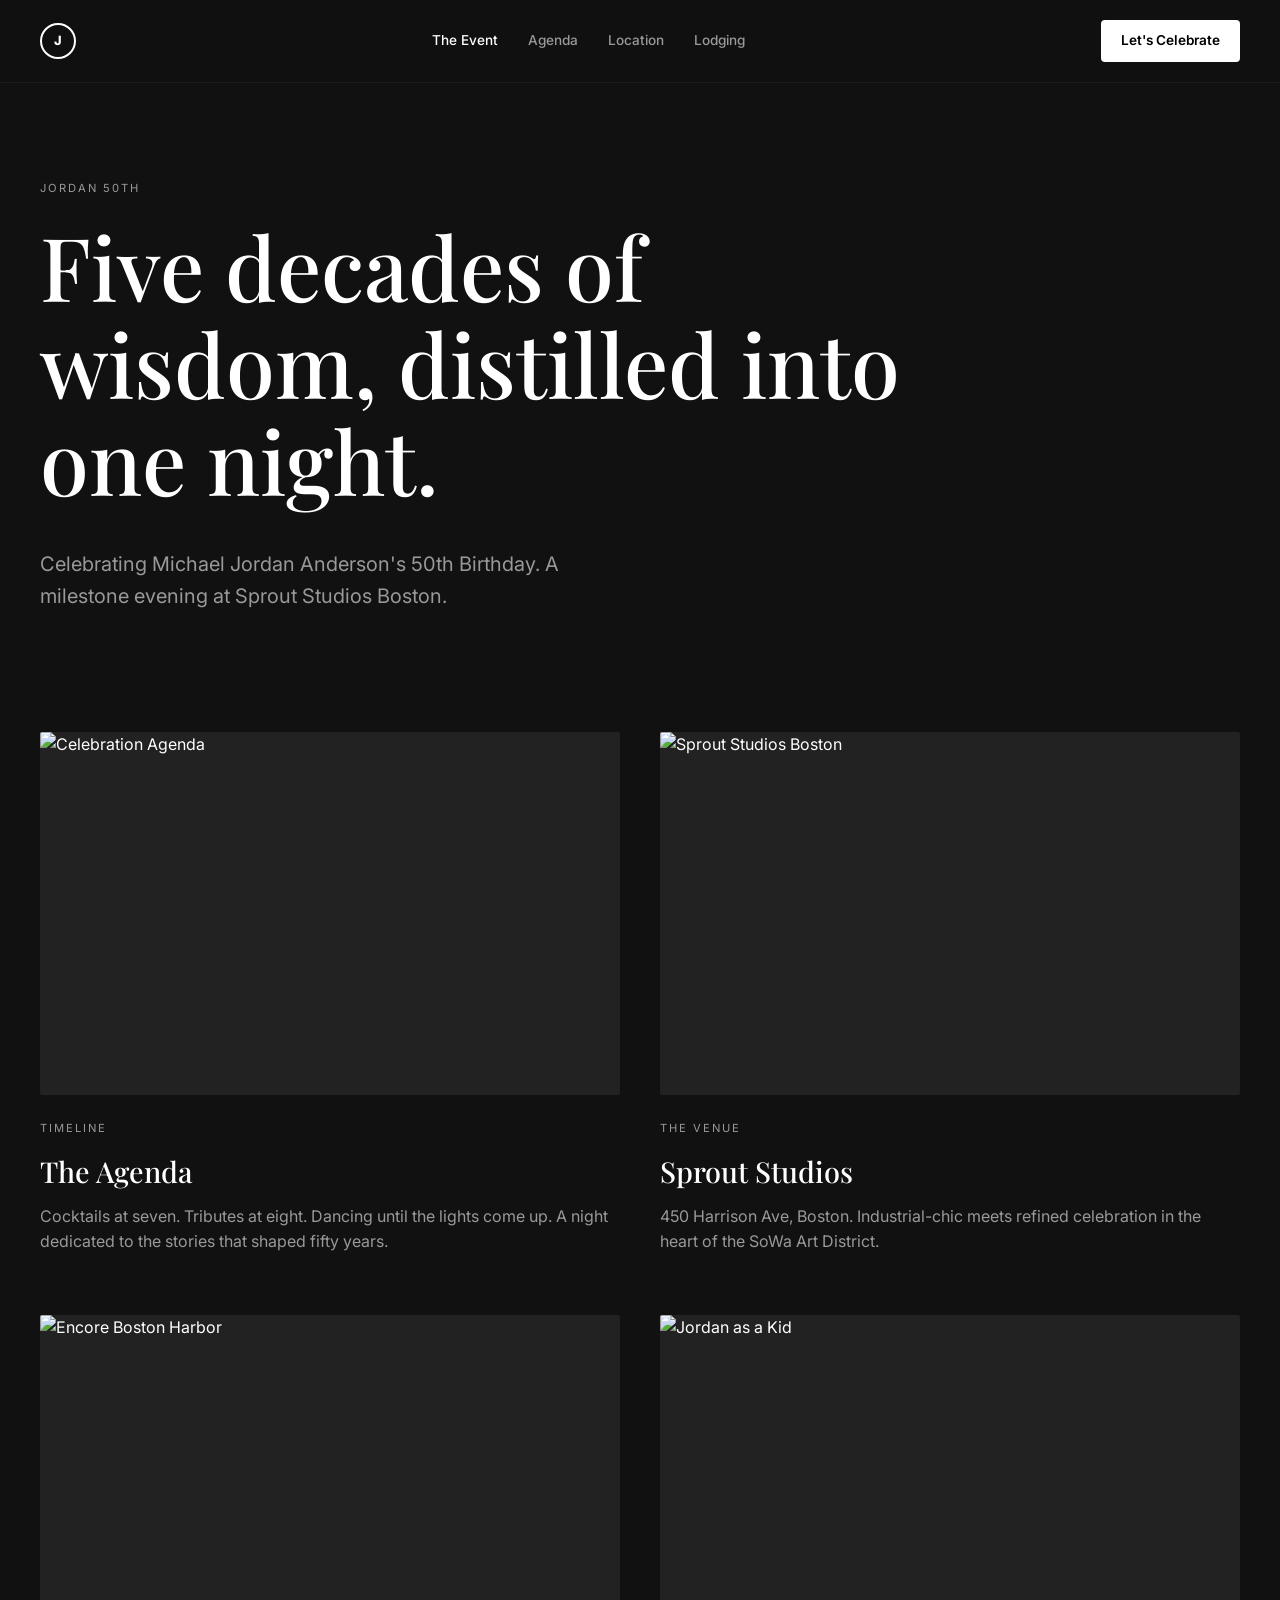
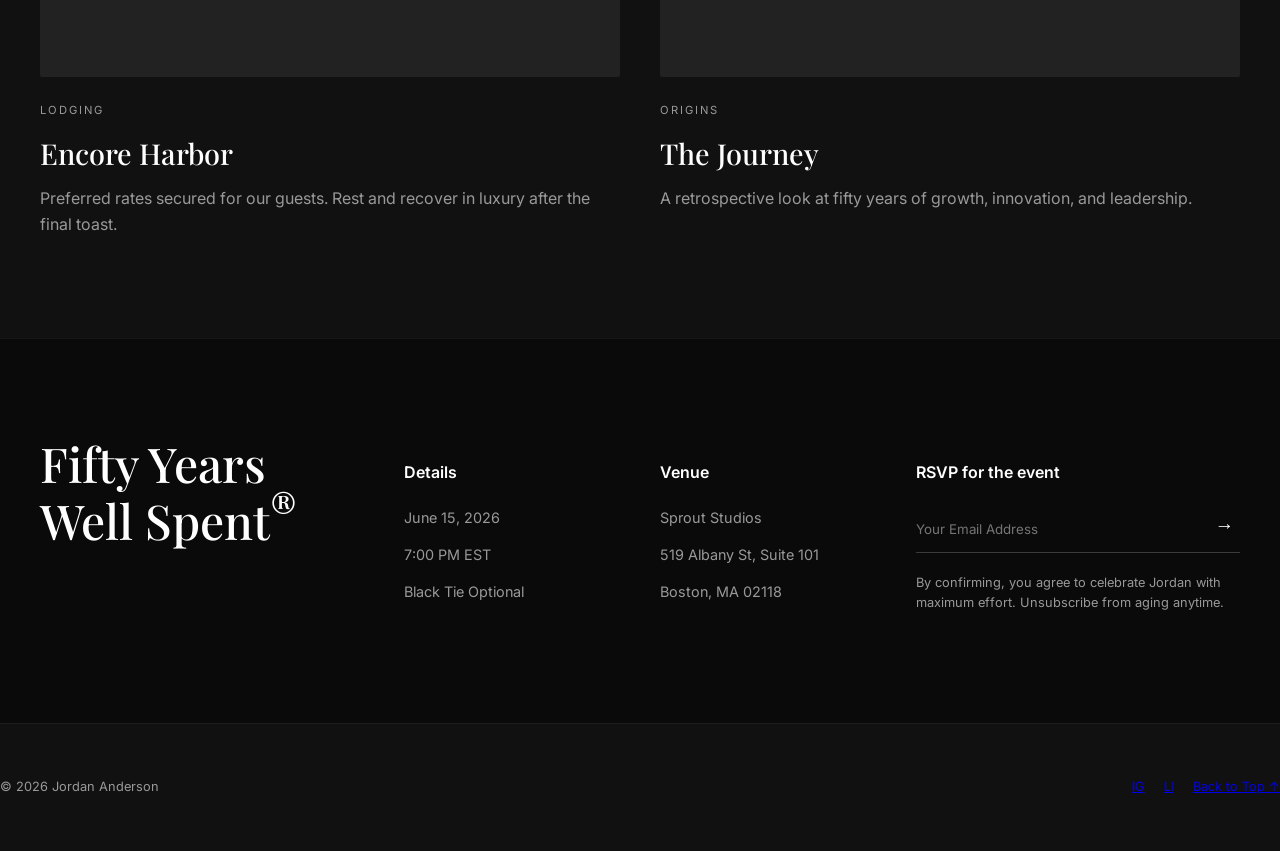
==== index.html @ 59752fce "Redesign: Match Sprout Studios (sprout.cc) aesthetic" ====
<!DOCTYPE html>
<html lang="en">
<head>
  <meta charset="UTF-8">
  <meta name="viewport" content="width=device-width, initial-scale=1.0">
  <title>Jordan's 50th | Sprout Studios Boston</title>
  <link rel="stylesheet" href="style.css">
  <link href="https://fonts.googleapis.com/css2?family=Playfair+Display:wght@400;700&family=Inter:wght@300;400;500;600&display=swap" rel="stylesheet">
</head>
<body>

  <!-- Navigation -->
  <nav class="navbar">
    <div class="nav-content">
      <div class="logo-circle">J</div>
      <div class="nav-links">
        <a href="index.html" class="active">The Event</a>
        <a href="#agenda">Agenda</a>
        <a href="#location">Location</a>
        <a href="#lodging">Lodging</a>
      </div>
      <a href="#rsvp" class="btn-cta">Let's Celebrate</a>
    </div>
  </nav>

  <main class="container">
    
    <!-- Hero Section -->
    <header class="hero">
      <span class="section-label">JORDAN 50th</span>
      <h1>Five decades of wisdom, distilled into one night.</h1>
      <p>Celebrating Michael Jordan Anderson's 50th Birthday. A milestone evening at Sprout Studios Boston.</p>
    </header>

    <!-- Content Grid (Sprout "Work" Style) -->
    <div class="work-grid">
      
      <!-- Agenda -->
      <article id="agenda" class="work-item">
        <div class="work-img">
          <img src="https://images.unsplash.com/photo-1533174072545-7a4b6ad7a6c3?q=80&w=2070" alt="Celebration Agenda">
        </div>
        <div class="work-meta">
          <span class="work-category">TIMELINE</span>
        </div>
        <h3>The Agenda</h3>
        <p>Cocktails at seven. Tributes at eight. Dancing until the lights come up. A night dedicated to the stories that shaped fifty years.</p>
      </article>

      <!-- Location -->
      <article id="location" class="work-item">
        <div class="work-img">
          <img src="https://images.unsplash.com/photo-1526778548025-fa2f459cd5c1?q=80&w=2066" alt="Sprout Studios Boston">
        </div>
        <div class="work-meta">
          <span class="work-category">THE VENUE</span>
        </div>
        <h3>Sprout Studios</h3>
        <p>450 Harrison Ave, Boston. Industrial-chic meets refined celebration in the heart of the SoWa Art District.</p>
      </article>

      <!-- Lodging -->
      <article id="lodging" class="work-item">
        <div class="work-img">
          <img src="https://images.unsplash.com/photo-1566073771259-6a8506099945?q=80&w=2070" alt="Encore Boston Harbor">
        </div>
        <div class="work-meta">
          <span class="work-category">LODGING</span>
        </div>
        <h3>Encore Harbor</h3>
        <p>Preferred rates secured for our guests. Rest and recover in luxury after the final toast.</p>
      </article>

      <!-- Kid Photo placeholder -->
      <article class="work-item">
        <div class="work-img">
          <img src="https://images.unsplash.com/photo-1502086223501-7ea6ecd79368?q=80&w=2038" alt="Jordan as a Kid">
        </div>
        <div class="work-meta">
          <span class="work-category">ORIGINS</span>
        </div>
        <h3>The Journey</h3>
        <p>A retrospective look at fifty years of growth, innovation, and leadership.</p>
      </article>

    </div>

  </main>

  <!-- Footer / RSVP Section (Sprout Style) -->
  <footer class="footer-top">
    <div class="container">
      <div class="footer-grid">
        
        <div class="footer-col">
          <h2 class="wicked serif">Fifty Years<br>Well Spent<sup>®</sup></h2>
        </div>

        <div class="footer-col">
          <h4>Details</h4>
          <p>June 15, 2026</p>
          <p>7:00 PM EST</p>
          <p>Black Tie Optional</p>
        </div>

        <div class="footer-col">
          <h4>Venue</h4>
          <p>Sprout Studios</p>
          <p>519 Albany St, Suite 101</p>
          <p>Boston, MA 02118</p>
        </div>

        <div id="rsvp" class="footer-col">
          <h4>RSVP for the event</h4>
          <div class="newsletter-box">
            <input type="email" placeholder="Your Email Address">
            <button>→</button>
          </div>
          <p style="margin-top:20px; font-size: 0.8rem;">By confirming, you agree to celebrate Jordan with maximum effort. Unsubscribe from aging anytime.</p>
        </div>

      </div>
    </div>
  </footer>

  <div class="footer-bottom container">
    <p>© 2026 Jordan Anderson</p>
    <div class="social-links">
      <a href="#" style="margin-right:15px">IG</a>
      <a href="#" style="margin-right:15px">LI</a>
      <a href="#">Back to Top ↑</a>
    </div>
  </div>

  <script src="main.js"></script>
</body>
</html>
---- style.css ----
:root {
  --bg: #111111;
  --bg-offset: #1a1a1a;
  --text-main: #ffffff;
  --text-dim: #999999;
  --accent: #ffffff;
  --font-serif: 'Playfair Display', serif;
  --font-sans: 'Inter', sans-serif;
}

body {
  margin: 0;
  padding: 0;
  background-color: var(--bg);
  color: var(--text-main);
  font-family: var(--font-sans);
  line-height: 1.6;
  -webkit-font-smoothing: antialiased;
}

h1, h2, h3, .serif {
  font-family: var(--font-serif);
  font-weight: 500;
  margin: 0;
}

.container {
  max-width: 1300px;
  margin: 0 auto;
  padding: 0 40px;
}

/* NAVBAR */
.navbar {
  position: fixed;
  top: 0;
  width: 100%;
  background: rgba(17, 17, 17, 0.8);
  backdrop-filter: blur(20px);
  z-index: 1000;
  border-bottom: 1px solid rgba(255, 255, 255, 0.05);
}

.nav-content {
  display: flex;
  justify-content: space-between;
  align-items: center;
  padding: 20px 40px;
}

.logo-circle {
  width: 32px;
  height: 32px;
  border: 2px solid var(--text-main);
  border-radius: 50%;
  display: flex;
  align-items: center;
  justify-content: center;
  font-weight: 800;
  font-size: 0.8rem;
}

.nav-links {
  display: flex;
  gap: 30px;
}

.nav-links a {
  color: var(--text-dim);
  text-decoration: none;
  font-size: 0.85rem;
  font-weight: 500;
  transition: color 0.3s;
}

.nav-links a:hover, .nav-links a.active {
  color: var(--text-main);
}

.btn-cta {
  background: var(--white, #fff);
  color: #000;
  padding: 10px 20px;
  border-radius: 4px;
  font-weight: 600;
  font-size: 0.85rem;
  text-decoration: none;
  transition: opacity 0.3s;
}

.btn-cta:hover {
  opacity: 0.9;
}

/* HERO SECTION */
.hero {
  padding: 180px 0 100px 0;
}

.section-label {
  font-size: 0.7rem;
  text-transform: uppercase;
  letter-spacing: 2px;
  color: var(--text-dim);
  margin-bottom: 20px;
  display: block;
}

.hero h1 {
  font-size: 5.5rem;
  line-height: 1.1;
  max-width: 900px;
  margin-bottom: 40px;
}

.hero p {
  font-size: 1.25rem;
  color: var(--text-dim);
  max-width: 600px;
}

/* MASONRY GRID */
.work-grid {
  display: grid;
  grid-template-columns: 1fr 1fr;
  gap: 60px 40px;
  padding-bottom: 100px;
}

.work-item {
  display: flex;
  flex-direction: column;
}

.work-img {
  width: 100%;
  aspect-ratio: 16 / 10;
  background: #222;
  margin-bottom: 25px;
  overflow: hidden;
  border-radius: 2px;
}

.work-img img {
  width: 100%;
  height: 100%;
  object-fit: cover;
  transition: transform 0.8s cubic-bezier(0.2, 0.8, 0.2, 1);
}

.work-item:hover .work-img img {
  transform: scale(1.05);
}

.work-meta {
  display: flex;
  justify-content: space-between;
  margin-bottom: 10px;
}

.work-category {
  font-size: 0.7rem;
  text-transform: uppercase;
  letter-spacing: 2px;
  color: var(--text-dim);
}

.work-item h3 {
  font-size: 1.8rem;
  margin-bottom: 10px;
}

.work-item p {
  color: var(--text-dim);
  font-size: 1rem;
  margin: 0;
}

/* FOOTER / RSVP */
.footer-top {
  padding: 100px 0;
  border-top: 1px solid rgba(255, 255, 255, 0.05);
  background: #0a0a0a;
}

.footer-grid {
  display: grid;
  grid-template-columns: 1.5fr 1fr 1fr 1.5fr;
  gap: 40px;
}

.wicked {
  font-size: 3rem;
  line-height: 1;
}

.footer-col h4 {
  font-size: 1rem;
  margin-bottom: 20px;
  font-weight: 600;
}

.footer-col p {
  color: var(--text-dim);
  font-size: 0.9rem;
  margin-bottom: 10px;
}

.footer-col a {
  display: block;
  color: var(--text-dim);
  text-decoration: none;
  margin-bottom: 10px;
  font-size: 0.9rem;
  transition: color 0.3s;
}

.footer-col a:hover {
  color: var(--text-main);
}

.newsletter-box {
  position: relative;
  margin-top: 20px;
}

.newsletter-box input {
  width: 100%;
  background: transparent;
  border: none;
  border-bottom: 1px solid rgba(255, 255, 255, 0.2);
  padding: 15px 0;
  color: #fff;
  font-family: inherit;
  outline: none;
}

.newsletter-box button {
  position: absolute;
  right: 0;
  bottom: 15px;
  background: none;
  border: none;
  color: #fff;
  cursor: pointer;
  font-size: 1.2rem;
}

.footer-bottom {
  padding: 40px 0;
  display: flex;
  justify-content: space-between;
  align-items: center;
  font-size: 0.8rem;
  color: var(--text-dim);
  border-top: 1px solid rgba(255, 255, 255, 0.05);
}

/* MOBILE */
@media (max-width: 900px) {
  .hero h1 { font-size: 3.5rem; }
  .work-grid { grid-template-columns: 1fr; }
  .footer-grid { grid-template-columns: 1fr 1fr; }
}

@media (max-width: 600px) {
  .container { padding: 0 25px; }
  .hero h1 { font-size: 2.8rem; }
  .footer-grid { grid-template-columns: 1fr; }
  .navbar .nav-links { display: none; }
}
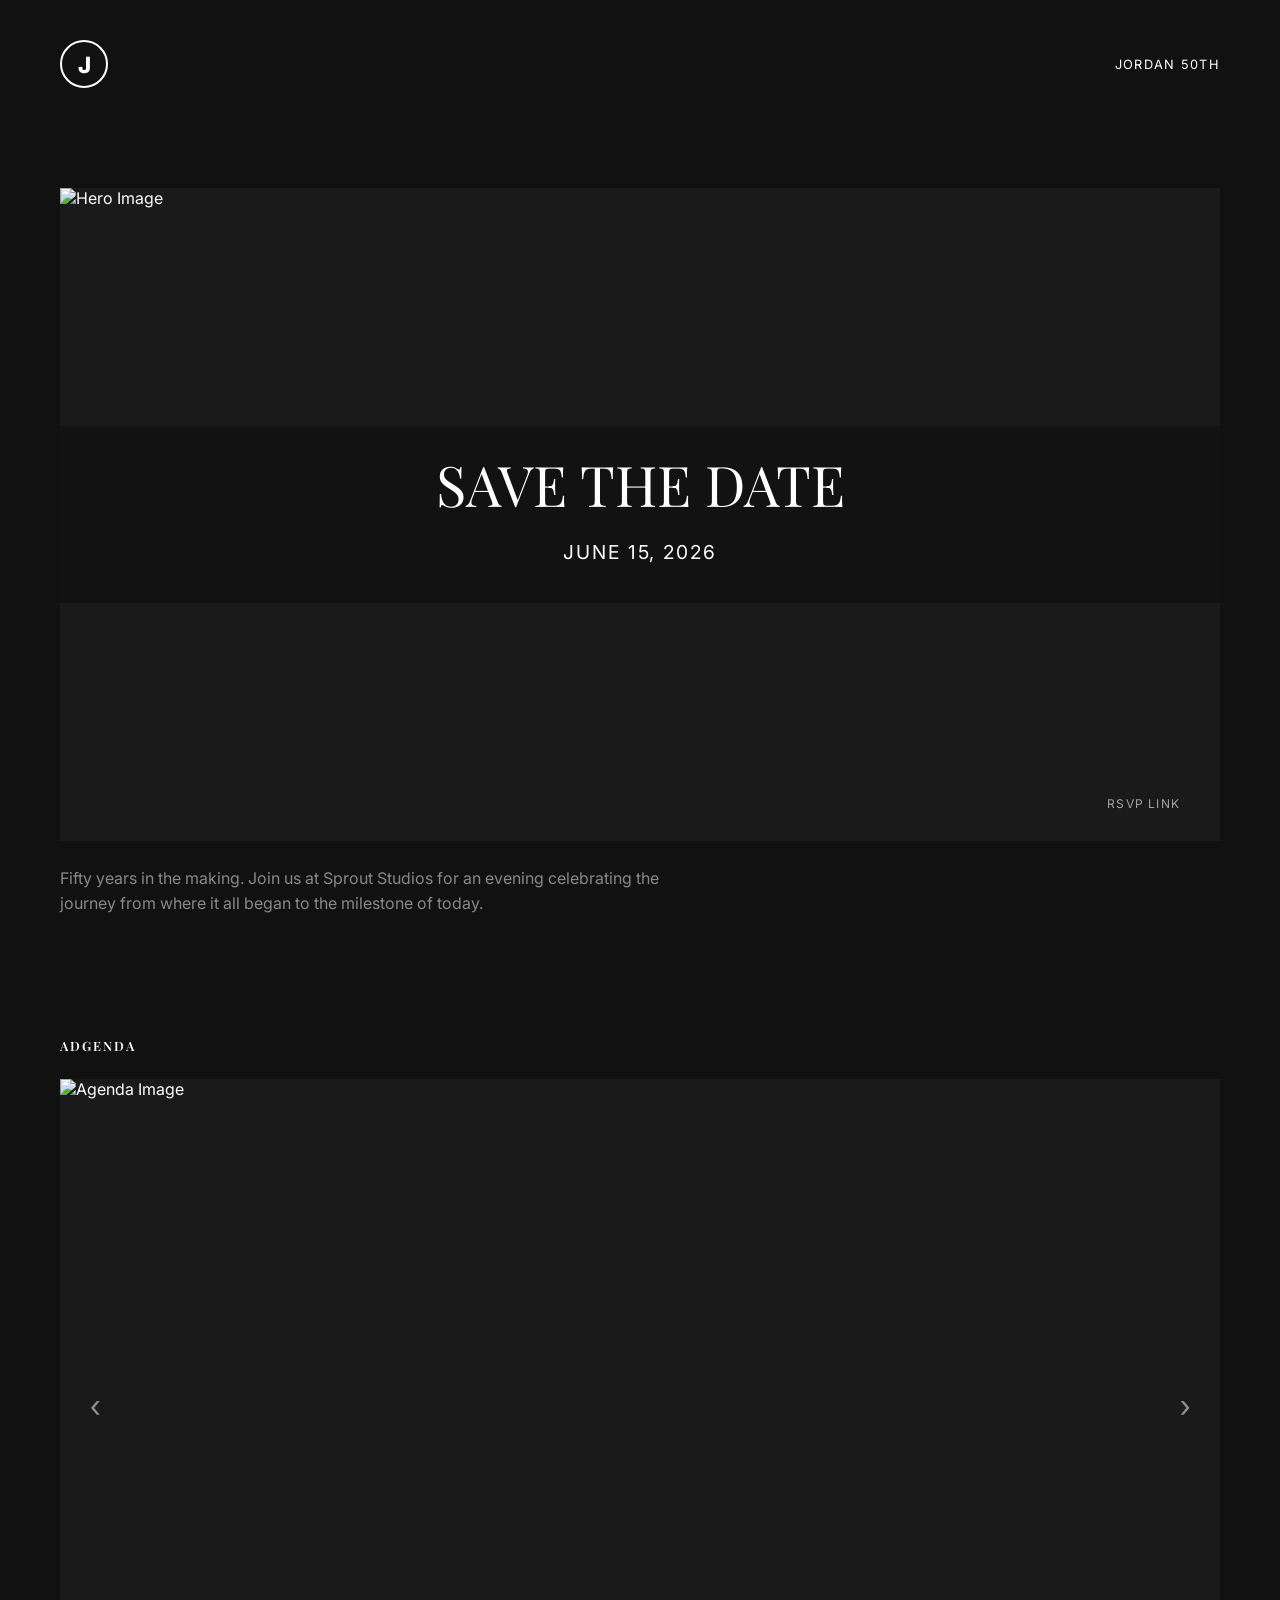
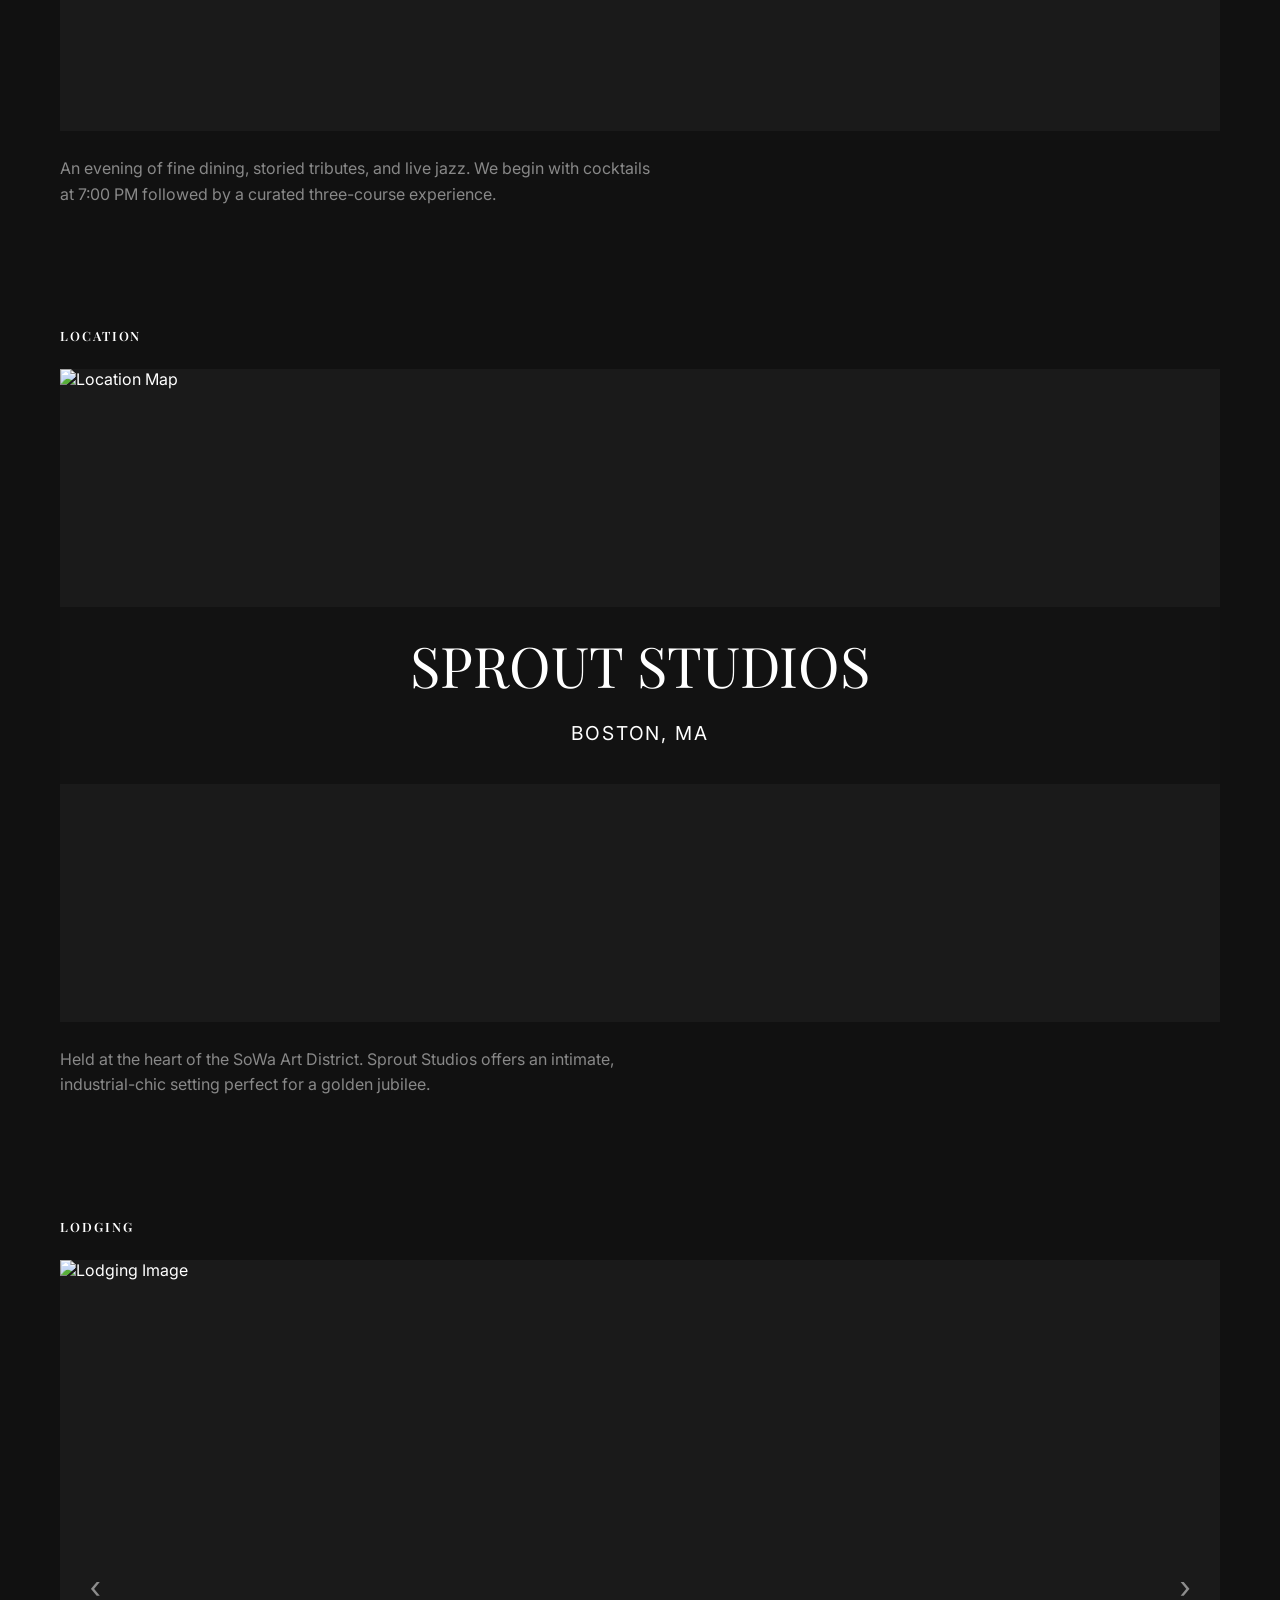
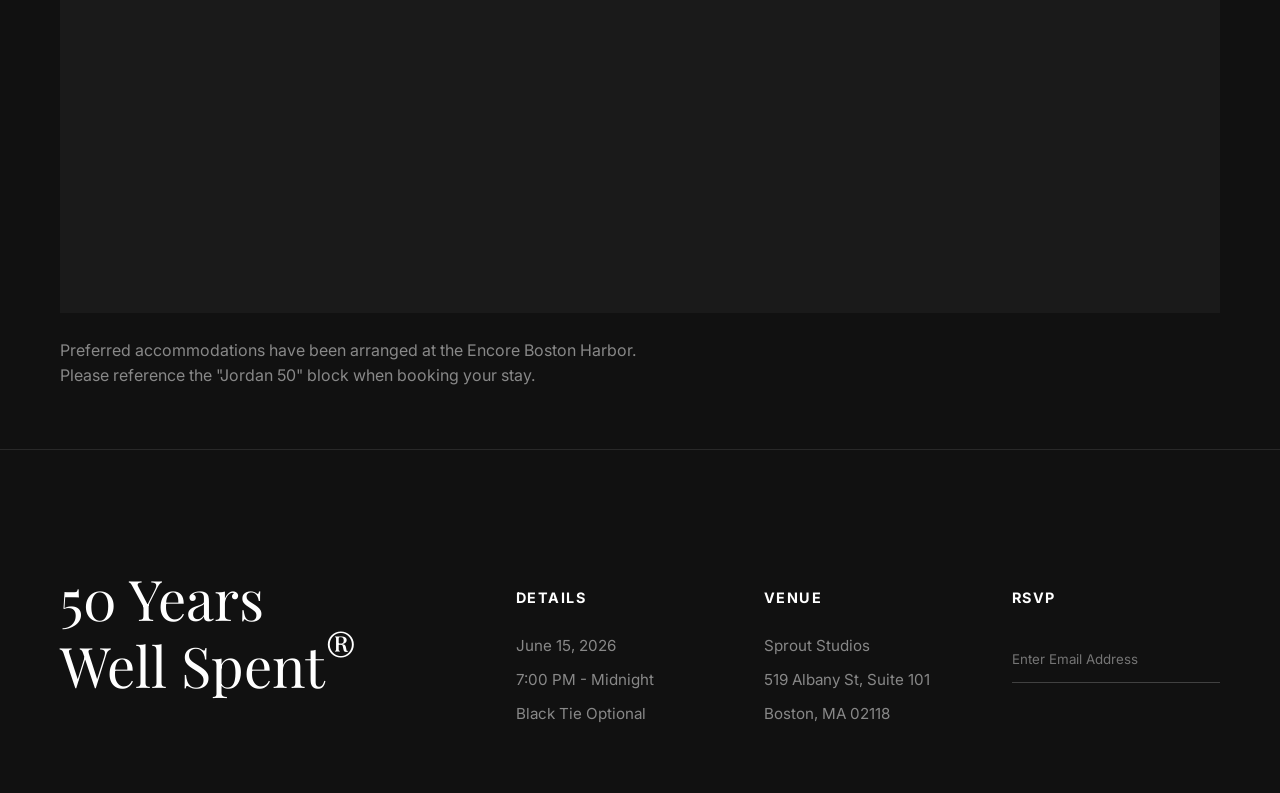
==== commit a267ccec: "Refactor: Exact sketch implementation with Sprout Studios styling" ====
--- a/index.html
+++ b/index.html
@@ -3,103 +3,95 @@
 <head>
   <meta charset="UTF-8">
   <meta name="viewport" content="width=device-width, initial-scale=1.0">
-  <title>Jordan's 50th | Sprout Studios Boston</title>
+  <title>Jordan's 50th | Sprout Studios</title>
   <link rel="stylesheet" href="style.css">
-  <link href="https://fonts.googleapis.com/css2?family=Playfair+Display:wght@400;700&family=Inter:wght@300;400;500;600&display=swap" rel="stylesheet">
+  <link href="https://fonts.googleapis.com/css2?family=Playfair+Display:wght@400;700&family=Inter:wght@400;600;800&display=swap" rel="stylesheet">
 </head>
 <body>
 
-  <!-- Navigation -->
   <nav class="navbar">
-    <div class="nav-content">
+    <div class="container nav-content">
       <div class="logo-circle">J</div>
-      <div class="nav-links">
-        <a href="index.html" class="active">The Event</a>
-        <a href="#agenda">Agenda</a>
-        <a href="#location">Location</a>
-        <a href="#lodging">Lodging</a>
-      </div>
-      <a href="#rsvp" class="btn-cta">Let's Celebrate</a>
+      <div style="font-size: 0.8rem; letter-spacing: 0.1em; text-transform: uppercase;">JORDAN 50th</div>
     </div>
   </nav>
 
   <main class="container">
     
-    <!-- Hero Section -->
-    <header class="hero">
-      <span class="section-label">JORDAN 50th</span>
-      <h1>Five decades of wisdom, distilled into one night.</h1>
-      <p>Celebrating Michael Jordan Anderson's 50th Birthday. A milestone evening at Sprout Studios Boston.</p>
-    </header>
+    <!-- SECTION 1: HERO (Image of me as a kid) -->
+    <section class="wireframe-section">
+      <div class="wireframe-box">
+        <img src="https://images.unsplash.com/photo-1502086223501-7ea6ecd79368?q=80&w=2038" alt="Hero Image">
+        <div class="box-overlay-text">
+          <h2 class="serif">SAVE THE DATE</h2>
+          <p>June 15, 2026</p>
+        </div>
+        <div class="rsvp-link-hint">RSVP LINK</div>
+      </div>
+      <div class="section-info">
+        Fifty years in the making. Join us at Sprout Studios for an evening celebrating the journey from where it all began to the milestone of today.
+      </div>
+    </section>
 
-    <!-- Content Grid (Sprout "Work" Style) -->
-    <div class="work-grid">
-      
-      <!-- Agenda -->
-      <article id="agenda" class="work-item">
-        <div class="work-img">
-          <img src="https://images.unsplash.com/photo-1533174072545-7a4b6ad7a6c3?q=80&w=2070" alt="Celebration Agenda">
+    <!-- SECTION 2: ADGENDA (Carousel) -->
+    <section class="wireframe-section">
+      <h3 class="section-title">ADGENDA</h3>
+      <div class="wireframe-box">
+        <img src="https://images.unsplash.com/photo-1533174072545-7a4b6ad7a6c3?q=80&w=2070" alt="Agenda Image">
+        <div class="carousel-nav">
+          <span class="nav-arrow">‹</span>
+          <span class="nav-arrow">›</span>
         </div>
-        <div class="work-meta">
-          <span class="work-category">TIMELINE</span>
+      </div>
+      <div class="section-info">
+        An evening of fine dining, storied tributes, and live jazz. We begin with cocktails at 7:00 PM followed by a curated three-course experience.
+      </div>
+    </section>
+
+    <!-- SECTION 3: LOCATION (Map) -->
+    <section class="wireframe-section">
+      <h3 class="section-title">LOCATION</h3>
+      <div class="wireframe-box">
+        <img src="https://images.unsplash.com/photo-1526778548025-fa2f459cd5c1?q=80&w=2066" alt="Location Map">
+        <div class="box-overlay-text">
+          <h2 class="serif">SPROUT STUDIOS</h2>
+          <p>BOSTON, MA</p>
         </div>
-        <h3>The Agenda</h3>
-        <p>Cocktails at seven. Tributes at eight. Dancing until the lights come up. A night dedicated to the stories that shaped fifty years.</p>
-      </article>
+      </div>
+      <div class="section-info">
+        Held at the heart of the SoWa Art District. Sprout Studios offers an intimate, industrial-chic setting perfect for a golden jubilee.
+      </div>
+    </section>
 
-      <!-- Location -->
-      <article id="location" class="work-item">
-        <div class="work-img">
-          <img src="https://images.unsplash.com/photo-1526778548025-fa2f459cd5c1?q=80&w=2066" alt="Sprout Studios Boston">
+    <!-- SECTION 4: LODGING (Carousel) -->
+    <section class="wireframe-section">
+      <h3 class="section-title">LODGING</h3>
+      <div class="wireframe-box">
+        <img src="https://images.unsplash.com/photo-1566073771259-6a8506099945?q=80&w=2070" alt="Lodging Image">
+        <div class="carousel-nav">
+          <span class="nav-arrow">‹</span>
+          <span class="nav-arrow">›</span>
         </div>
-        <div class="work-meta">
-          <span class="work-category">THE VENUE</span>
-        </div>
-        <h3>Sprout Studios</h3>
-        <p>450 Harrison Ave, Boston. Industrial-chic meets refined celebration in the heart of the SoWa Art District.</p>
-      </article>
-
-      <!-- Lodging -->
-      <article id="lodging" class="work-item">
-        <div class="work-img">
-          <img src="https://images.unsplash.com/photo-1566073771259-6a8506099945?q=80&w=2070" alt="Encore Boston Harbor">
-        </div>
-        <div class="work-meta">
-          <span class="work-category">LODGING</span>
-        </div>
-        <h3>Encore Harbor</h3>
-        <p>Preferred rates secured for our guests. Rest and recover in luxury after the final toast.</p>
-      </article>
-
-      <!-- Kid Photo placeholder -->
-      <article class="work-item">
-        <div class="work-img">
-          <img src="https://images.unsplash.com/photo-1502086223501-7ea6ecd79368?q=80&w=2038" alt="Jordan as a Kid">
-        </div>
-        <div class="work-meta">
-          <span class="work-category">ORIGINS</span>
-        </div>
-        <h3>The Journey</h3>
-        <p>A retrospective look at fifty years of growth, innovation, and leadership.</p>
-      </article>
-
-    </div>
+      </div>
+      <div class="section-info">
+        Preferred accommodations have been arranged at the Encore Boston Harbor. Please reference the "Jordan 50" block when booking your stay.
+      </div>
+    </section>
 
   </main>
 
-  <!-- Footer / RSVP Section (Sprout Style) -->
-  <footer class="footer-top">
+  <footer class="footer">
     <div class="container">
       <div class="footer-grid">
         
         <div class="footer-col">
-          <h2 class="wicked serif">Fifty Years<br>Well Spent<sup>®</sup></h2>
+          <h2 class="wicked serif">50 Years<br>Well Spent<sup>®</sup></h2>
         </div>
 
         <div class="footer-col">
           <h4>Details</h4>
           <p>June 15, 2026</p>
-          <p>7:00 PM EST</p>
+          <p>7:00 PM - Midnight</p>
           <p>Black Tie Optional</p>
         </div>
 
@@ -110,28 +102,14 @@
           <p>Boston, MA 02118</p>
         </div>
 
-        <div id="rsvp" class="footer-col">
-          <h4>RSVP for the event</h4>
-          <div class="newsletter-box">
-            <input type="email" placeholder="Your Email Address">
-            <button>→</button>
-          </div>
-          <p style="margin-top:20px; font-size: 0.8rem;">By confirming, you agree to celebrate Jordan with maximum effort. Unsubscribe from aging anytime.</p>
+        <div class="footer-col">
+          <h4>RSVP</h4>
+          <input type="text" class="rsvp-input" placeholder="Enter Email Address">
         </div>
 
       </div>
     </div>
   </footer>
 
-  <div class="footer-bottom container">
-    <p>© 2026 Jordan Anderson</p>
-    <div class="social-links">
-      <a href="#" style="margin-right:15px">IG</a>
-      <a href="#" style="margin-right:15px">LI</a>
-      <a href="#">Back to Top ↑</a>
-    </div>
-  </div>
-
-  <script src="main.js"></script>
 </body>
 </html>
--- a/style.css
+++ b/style.css
@@ -1,11 +1,13 @@
 :root {
   --bg: #111111;
-  --bg-offset: #1a1a1a;
   --text-main: #ffffff;
-  --text-dim: #999999;
-  --accent: #ffffff;
-  --font-serif: 'Playfair Display', serif;
-  --font-sans: 'Inter', sans-serif;
+  --text-dim: #888888;
+  --font-serif: "Playfair Display", serif;
+  --font-sans: "Inter", sans-serif;
+}
+
+* {
+  box-sizing: border-box;
 }
 
 body {
@@ -14,258 +16,177 @@
   background-color: var(--bg);
   color: var(--text-main);
   font-family: var(--font-sans);
-  line-height: 1.6;
   -webkit-font-smoothing: antialiased;
 }
 
 h1, h2, h3, .serif {
   font-family: var(--font-serif);
-  font-weight: 500;
+  font-weight: 400;
   margin: 0;
 }
 
 .container {
-  max-width: 1300px;
+  max-width: 1400px;
   margin: 0 auto;
-  padding: 0 40px;
+  padding: 0 60px;
 }
 
 /* NAVBAR */
 .navbar {
-  position: fixed;
+  position: sticky;
   top: 0;
-  width: 100%;
-  background: rgba(17, 17, 17, 0.8);
-  backdrop-filter: blur(20px);
-  z-index: 1000;
-  border-bottom: 1px solid rgba(255, 255, 255, 0.05);
+  z-index: 100;
+  background: var(--bg);
+  padding: 40px 0;
 }
 
 .nav-content {
   display: flex;
   justify-content: space-between;
   align-items: center;
-  padding: 20px 40px;
 }
 
 .logo-circle {
-  width: 32px;
-  height: 32px;
-  border: 2px solid var(--text-main);
+  width: 48px;
+  height: 48px;
+  border: 2.5px solid var(--text-main);
   border-radius: 50%;
   display: flex;
   align-items: center;
   justify-content: center;
   font-weight: 800;
-  font-size: 0.8rem;
+  font-size: 1.4rem;
 }
 
-.nav-links {
-  display: flex;
-  gap: 30px;
+/* SKETCH-BASED SECTIONS */
+.wireframe-section {
+  padding: 60px 0;
 }
 
-.nav-links a {
-  color: var(--text-dim);
-  text-decoration: none;
-  font-size: 0.85rem;
-  font-weight: 500;
-  transition: color 0.3s;
+.section-title {
+  font-size: 0.8rem;
+  text-transform: uppercase;
+  letter-spacing: 0.15em;
+  margin-bottom: 25px;
+  font-weight: 600;
 }
 
-.nav-links a:hover, .nav-links a.active {
-  color: var(--text-main);
+.wireframe-box {
+  width: 100%;
+  background: #1a1a1a;
+  aspect-ratio: 16/9;
+  display: flex;
+  align-items: center;
+  justify-content: center;
+  margin-bottom: 25px;
+  position: relative;
+  overflow: hidden;
 }
 
-.btn-cta {
-  background: var(--white, #fff);
-  color: #000;
-  padding: 10px 20px;
-  border-radius: 4px;
-  font-weight: 600;
-  font-size: 0.85rem;
-  text-decoration: none;
-  transition: opacity 0.3s;
-}
-
-.btn-cta:hover {
-  opacity: 0.9;
-}
-
-/* HERO SECTION */
-.hero {
-  padding: 180px 0 100px 0;
-}
-
-.section-label {
-  font-size: 0.7rem;
-  text-transform: uppercase;
-  letter-spacing: 2px;
-  color: var(--text-dim);
-  margin-bottom: 20px;
-  display: block;
-}
-
-.hero h1 {
-  font-size: 5.5rem;
-  line-height: 1.1;
-  max-width: 900px;
-  margin-bottom: 40px;
-}
-
-.hero p {
-  font-size: 1.25rem;
-  color: var(--text-dim);
-  max-width: 600px;
-}
-
-/* MASONRY GRID */
-.work-grid {
-  display: grid;
-  grid-template-columns: 1fr 1fr;
-  gap: 60px 40px;
-  padding-bottom: 100px;
-}
-
-.work-item {
-  display: flex;
-  flex-direction: column;
-}
-
-.work-img {
-  width: 100%;
-  aspect-ratio: 16 / 10;
-  background: #222;
-  margin-bottom: 25px;
-  overflow: hidden;
-  border-radius: 2px;
-}
-
-.work-img img {
+.wireframe-box img {
   width: 100%;
   height: 100%;
   object-fit: cover;
-  transition: transform 0.8s cubic-bezier(0.2, 0.8, 0.2, 1);
 }
 
-.work-item:hover .work-img img {
-  transform: scale(1.05);
+.box-overlay-text {
+  position: absolute;
+  text-align: center;
+  width: 100%;
+  padding: 20px;
+  background: rgba(0,0,0,0.3);
+  pointer-events: none;
 }
 
-.work-meta {
-  display: flex;
-  justify-content: space-between;
+.box-overlay-text h2 {
+  font-size: 3.5rem;
   margin-bottom: 10px;
 }
 
-.work-category {
-  font-size: 0.7rem;
+.box-overlay-text p {
+  font-size: 1.2rem;
+  letter-spacing: 0.1em;
   text-transform: uppercase;
-  letter-spacing: 2px;
-  color: var(--text-dim);
 }
 
-.work-item h3 {
-  font-size: 1.8rem;
-  margin-bottom: 10px;
+.rsvp-link-hint {
+  position: absolute;
+  bottom: 30px;
+  right: 40px;
+  font-size: 0.75rem;
+  text-transform: uppercase;
+  letter-spacing: 0.1em;
+  opacity: 0.6;
 }
 
-.work-item p {
-  color: var(--text-dim);
-  font-size: 1rem;
-  margin: 0;
+.carousel-nav {
+  position: absolute;
+  top: 50%;
+  width: 100%;
+  display: flex;
+  justify-content: space-between;
+  padding: 0 30px;
+  transform: translateY(-50%);
+  pointer-events: none;
 }
 
-/* FOOTER / RSVP */
-.footer-top {
-  padding: 100px 0;
-  border-top: 1px solid rgba(255, 255, 255, 0.05);
-  background: #0a0a0a;
+.nav-arrow {
+  font-size: 2rem;
+  opacity: 0.5;
+}
+
+.section-info {
+  font-size: 1rem;
+  color: var(--text-dim);
+  max-width: 600px;
+  line-height: 1.6;
+}
+
+/* FOOTER */
+.footer {
+  padding: 120px 0 60px 0;
+  border-top: 1px solid rgba(255,255,255,0.1);
 }
 
 .footer-grid {
   display: grid;
-  grid-template-columns: 1.5fr 1fr 1fr 1.5fr;
+  grid-template-columns: 2fr 1fr 1fr 1fr;
   gap: 40px;
 }
 
 .wicked {
-  font-size: 3rem;
+  font-size: 3.5rem;
   line-height: 1;
 }
 
 .footer-col h4 {
-  font-size: 1rem;
-  margin-bottom: 20px;
-  font-weight: 600;
+  font-size: 0.9rem;
+  text-transform: uppercase;
+  margin-bottom: 30px;
+  letter-spacing: 0.1em;
 }
 
 .footer-col p {
   color: var(--text-dim);
-  font-size: 0.9rem;
+  font-size: 0.95rem;
   margin-bottom: 10px;
 }
 
-.footer-col a {
-  display: block;
-  color: var(--text-dim);
-  text-decoration: none;
-  margin-bottom: 10px;
-  font-size: 0.9rem;
-  transition: color 0.3s;
-}
-
-.footer-col a:hover {
-  color: var(--text-main);
-}
-
-.newsletter-box {
-  position: relative;
-  margin-top: 20px;
-}
-
-.newsletter-box input {
+.rsvp-input {
   width: 100%;
   background: transparent;
   border: none;
-  border-bottom: 1px solid rgba(255, 255, 255, 0.2);
+  border-bottom: 1px solid rgba(255,255,255,0.2);
   padding: 15px 0;
   color: #fff;
   font-family: inherit;
   outline: none;
 }
 
-.newsletter-box button {
-  position: absolute;
-  right: 0;
-  bottom: 15px;
-  background: none;
-  border: none;
-  color: #fff;
-  cursor: pointer;
-  font-size: 1.2rem;
-}
-
-.footer-bottom {
-  padding: 40px 0;
-  display: flex;
-  justify-content: space-between;
-  align-items: center;
-  font-size: 0.8rem;
-  color: var(--text-dim);
-  border-top: 1px solid rgba(255, 255, 255, 0.05);
-}
-
 /* MOBILE */
 @media (max-width: 900px) {
-  .hero h1 { font-size: 3.5rem; }
-  .work-grid { grid-template-columns: 1fr; }
-  .footer-grid { grid-template-columns: 1fr 1fr; }
+  .container { padding: 0 30px; }
+  .footer-grid { grid-template-columns: 1fr; }
+  .wicked { font-size: 2.5rem; }
+  .box-overlay-text h2 { font-size: 2rem; }
 }
-
-@media (max-width: 600px) {
-  .container { padding: 0 25px; }
-  .hero h1 { font-size: 2.8rem; }
-  .footer-grid { grid-template-columns: 1fr; }
-  .navbar .nav-links { display: none; }
-}
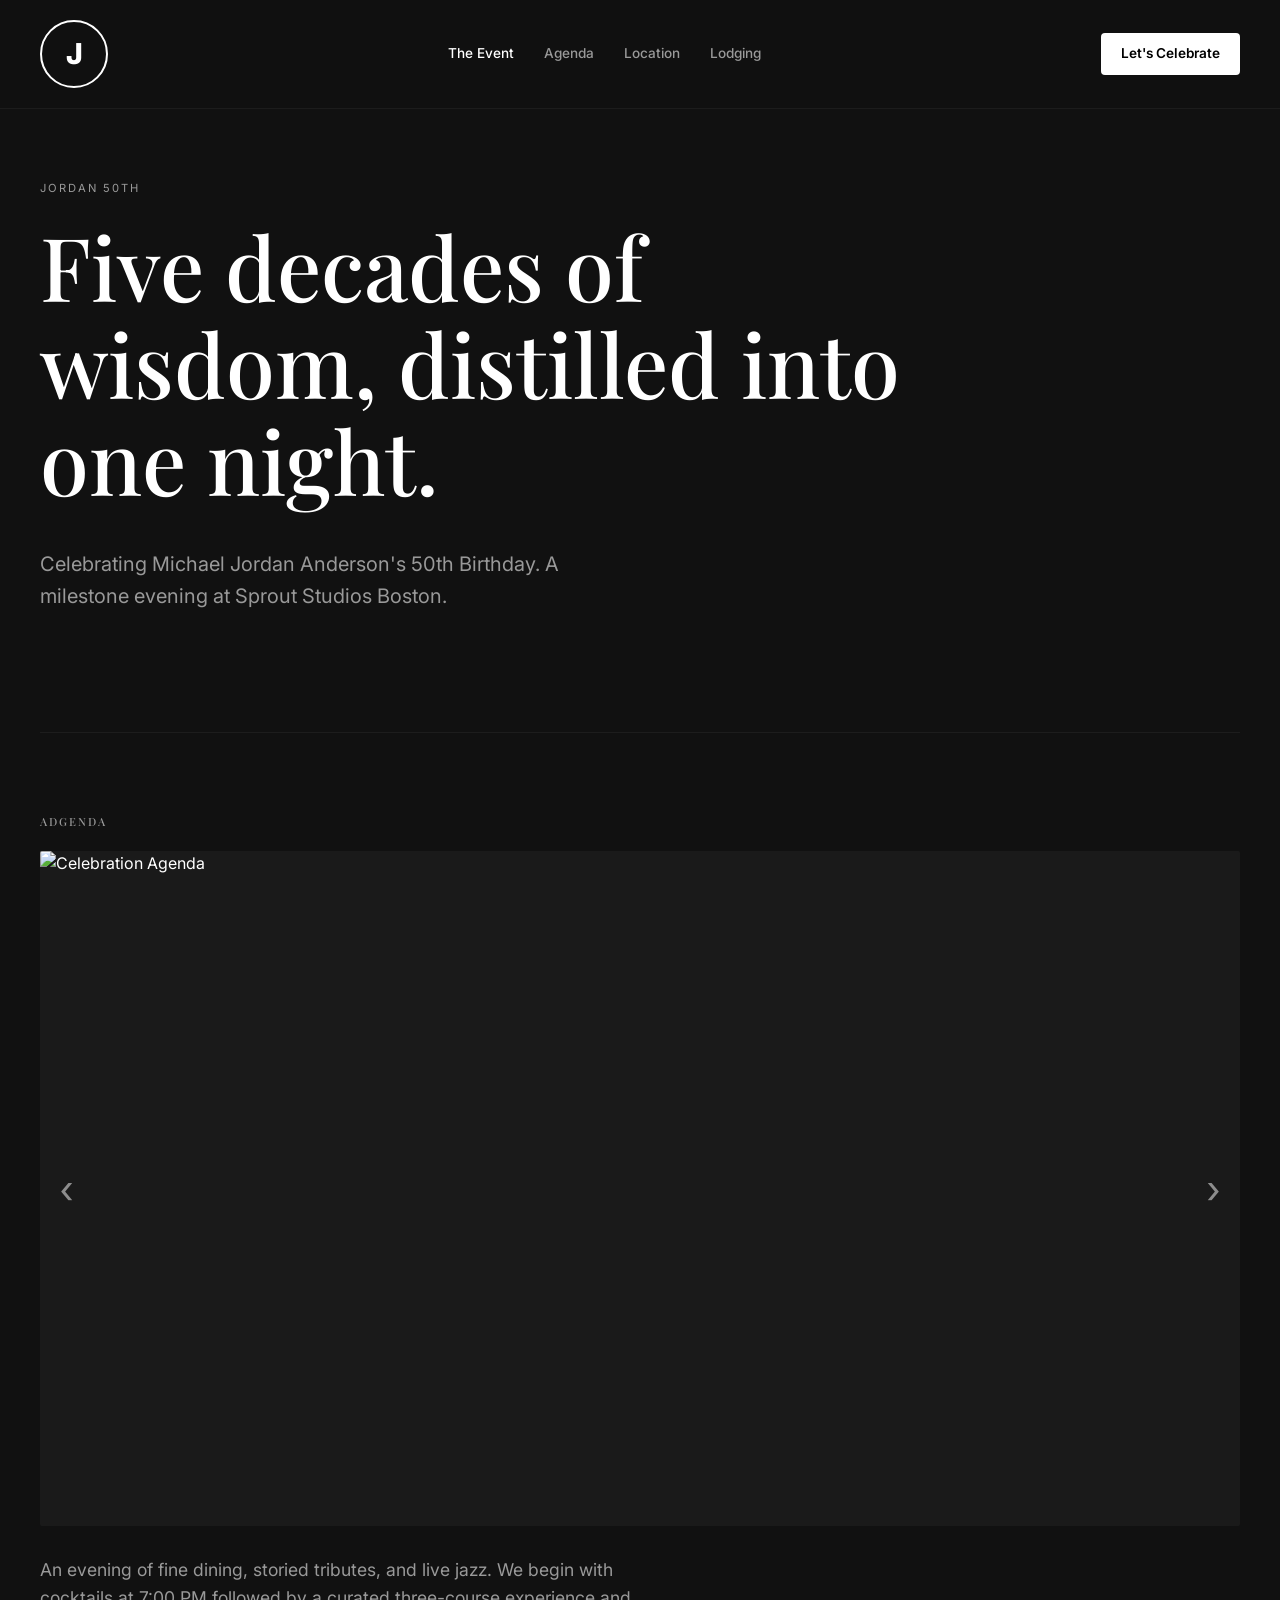
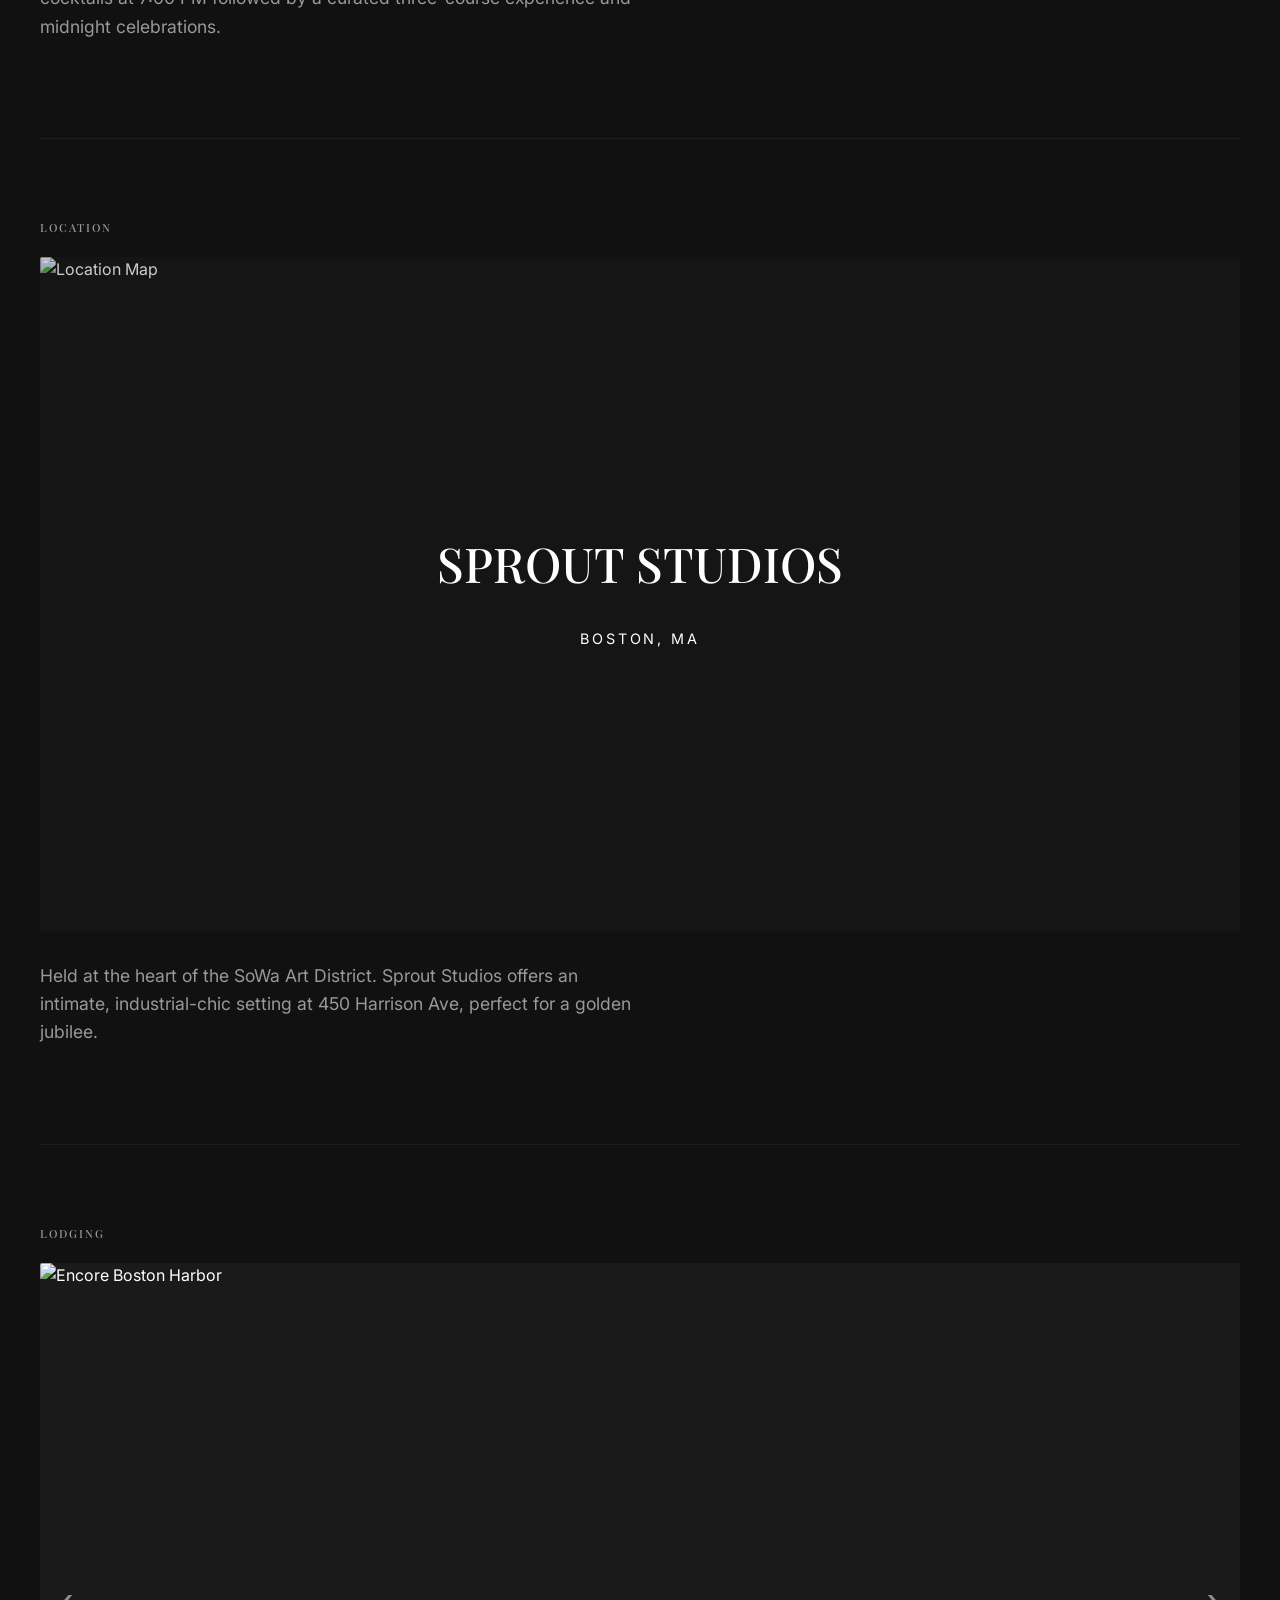
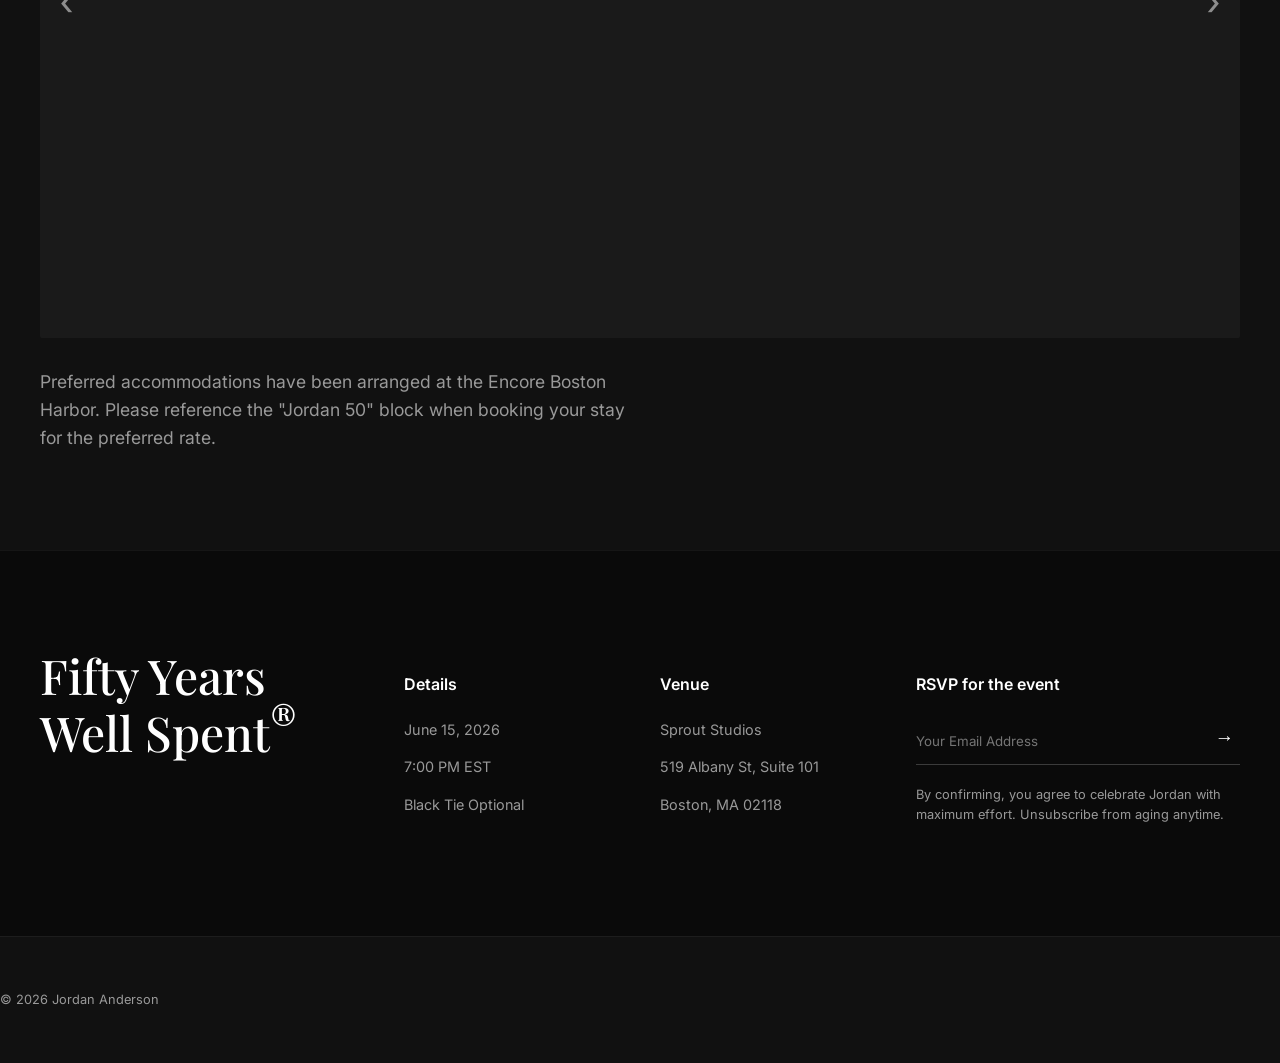
==== commit 2ce51bcd: "Merge sketch layout with Sprout Studios aesthetic & Larger logo" ====
--- a/index.html
+++ b/index.html
@@ -3,95 +3,100 @@
 <head>
   <meta charset="UTF-8">
   <meta name="viewport" content="width=device-width, initial-scale=1.0">
-  <title>Jordan's 50th | Sprout Studios</title>
+  <title>Jordan's 50th | Sprout Studios Boston</title>
   <link rel="stylesheet" href="style.css">
-  <link href="https://fonts.googleapis.com/css2?family=Playfair+Display:wght@400;700&family=Inter:wght@400;600;800&display=swap" rel="stylesheet">
+  <link href="https://fonts.googleapis.com/css2?family=Playfair+Display:wght@400;700&family=Inter:wght@300;400;500;600&display=swap" rel="stylesheet">
 </head>
 <body>
 
+  <!-- Navigation -->
   <nav class="navbar">
-    <div class="container nav-content">
+    <div class="nav-content">
       <div class="logo-circle">J</div>
-      <div style="font-size: 0.8rem; letter-spacing: 0.1em; text-transform: uppercase;">JORDAN 50th</div>
+      <div class="nav-links">
+        <a href="index.html" class="active">The Event</a>
+        <a href="#agenda">Agenda</a>
+        <a href="#location">Location</a>
+        <a href="#lodging">Lodging</a>
+      </div>
+      <a href="#rsvp" class="btn-cta">Let's Celebrate</a>
     </div>
   </nav>
 
   <main class="container">
     
-    <!-- SECTION 1: HERO (Image of me as a kid) -->
-    <section class="wireframe-section">
-      <div class="wireframe-box">
-        <img src="https://images.unsplash.com/photo-1502086223501-7ea6ecd79368?q=80&w=2038" alt="Hero Image">
-        <div class="box-overlay-text">
-          <h2 class="serif">SAVE THE DATE</h2>
-          <p>June 15, 2026</p>
+    <!-- Hero Section -->
+    <header class="hero">
+      <span class="section-label">JORDAN 50th</span>
+      <h1>Five decades of wisdom, distilled into one night.</h1>
+      <p>Celebrating Michael Jordan Anderson's 50th Birthday. A milestone evening at Sprout Studios Boston.</p>
+    </header>
+
+    <!-- Content Section (Sketch Flow) -->
+    <div class="sketch-content">
+      
+      <!-- Agenda Section -->
+      <section id="agenda" class="sketch-section">
+        <h2 class="section-label">ADGENDA</h2>
+        <div class="carousel-container">
+          <div class="nav-arrow left">‹</div>
+          <div class="carousel-box">
+            <img src="https://images.unsplash.com/photo-1533174072545-7a4b6ad7a6c3?q=80&w=2070" alt="Celebration Agenda">
+          </div>
+          <div class="nav-arrow right">›</div>
         </div>
-        <div class="rsvp-link-hint">RSVP LINK</div>
-      </div>
-      <div class="section-info">
-        Fifty years in the making. Join us at Sprout Studios for an evening celebrating the journey from where it all began to the milestone of today.
-      </div>
-    </section>
+        <div class="section-text">
+          <p>An evening of fine dining, storied tributes, and live jazz. We begin with cocktails at 7:00 PM followed by a curated three-course experience and midnight celebrations.</p>
+        </div>
+      </section>
 
-    <!-- SECTION 2: ADGENDA (Carousel) -->
-    <section class="wireframe-section">
-      <h3 class="section-title">ADGENDA</h3>
-      <div class="wireframe-box">
-        <img src="https://images.unsplash.com/photo-1533174072545-7a4b6ad7a6c3?q=80&w=2070" alt="Agenda Image">
-        <div class="carousel-nav">
-          <span class="nav-arrow">‹</span>
-          <span class="nav-arrow">›</span>
+      <!-- Location Section -->
+      <section id="location" class="sketch-section">
+        <h2 class="section-label">LOCATION</h2>
+        <div class="map-box">
+          <img src="https://images.unsplash.com/photo-1526778548025-fa2f459cd5c1?q=80&w=2066" alt="Location Map">
+          <div class="box-overlay">
+            <h3 class="serif">SPROUT STUDIOS</h3>
+            <p>BOSTON, MA</p>
+          </div>
         </div>
-      </div>
-      <div class="section-info">
-        An evening of fine dining, storied tributes, and live jazz. We begin with cocktails at 7:00 PM followed by a curated three-course experience.
-      </div>
-    </section>
+        <div class="section-text">
+          <p>Held at the heart of the SoWa Art District. Sprout Studios offers an intimate, industrial-chic setting at 450 Harrison Ave, perfect for a golden jubilee.</p>
+        </div>
+      </section>
 
-    <!-- SECTION 3: LOCATION (Map) -->
-    <section class="wireframe-section">
-      <h3 class="section-title">LOCATION</h3>
-      <div class="wireframe-box">
-        <img src="https://images.unsplash.com/photo-1526778548025-fa2f459cd5c1?q=80&w=2066" alt="Location Map">
-        <div class="box-overlay-text">
-          <h2 class="serif">SPROUT STUDIOS</h2>
-          <p>BOSTON, MA</p>
+      <!-- Lodging Section -->
+      <section id="lodging" class="sketch-section">
+        <h2 class="section-label">LODGING</h2>
+        <div class="carousel-container">
+          <div class="nav-arrow left">‹</div>
+          <div class="carousel-box">
+            <img src="https://images.unsplash.com/photo-1566073771259-6a8506099945?q=80&w=2070" alt="Encore Boston Harbor">
+          </div>
+          <div class="nav-arrow right">›</div>
         </div>
-      </div>
-      <div class="section-info">
-        Held at the heart of the SoWa Art District. Sprout Studios offers an intimate, industrial-chic setting perfect for a golden jubilee.
-      </div>
-    </section>
+        <div class="section-text">
+          <p>Preferred accommodations have been arranged at the Encore Boston Harbor. Please reference the "Jordan 50" block when booking your stay for the preferred rate.</p>
+        </div>
+      </section>
 
-    <!-- SECTION 4: LODGING (Carousel) -->
-    <section class="wireframe-section">
-      <h3 class="section-title">LODGING</h3>
-      <div class="wireframe-box">
-        <img src="https://images.unsplash.com/photo-1566073771259-6a8506099945?q=80&w=2070" alt="Lodging Image">
-        <div class="carousel-nav">
-          <span class="nav-arrow">‹</span>
-          <span class="nav-arrow">›</span>
-        </div>
-      </div>
-      <div class="section-info">
-        Preferred accommodations have been arranged at the Encore Boston Harbor. Please reference the "Jordan 50" block when booking your stay.
-      </div>
-    </section>
+    </div>
 
   </main>
 
-  <footer class="footer">
+  <!-- Footer / RSVP Section (Sprout Style) -->
+  <footer class="footer-top">
     <div class="container">
       <div class="footer-grid">
         
         <div class="footer-col">
-          <h2 class="wicked serif">50 Years<br>Well Spent<sup>®</sup></h2>
+          <h2 class="wicked serif">Fifty Years<br>Well Spent<sup>®</sup></h2>
         </div>
 
         <div class="footer-col">
           <h4>Details</h4>
           <p>June 15, 2026</p>
-          <p>7:00 PM - Midnight</p>
+          <p>7:00 PM EST</p>
           <p>Black Tie Optional</p>
         </div>
 
@@ -102,14 +107,23 @@
           <p>Boston, MA 02118</p>
         </div>
 
-        <div class="footer-col">
-          <h4>RSVP</h4>
-          <input type="text" class="rsvp-input" placeholder="Enter Email Address">
+        <div id="rsvp" class="footer-col">
+          <h4>RSVP for the event</h4>
+          <div class="newsletter-box">
+            <input type="email" placeholder="Your Email Address">
+            <button>→</button>
+          </div>
+          <p style="margin-top:20px; font-size: 0.8rem;">By confirming, you agree to celebrate Jordan with maximum effort. Unsubscribe from aging anytime.</p>
         </div>
 
       </div>
     </div>
   </footer>
 
+  <div class="footer-bottom container">
+    <p>© 2026 Jordan Anderson</p>
+  </div>
+
+  <script src="main.js"></script>
 </body>
 </html>
--- a/style.css
+++ b/style.css
@@ -1,13 +1,11 @@
 :root {
   --bg: #111111;
+  --bg-offset: #1a1a1a;
   --text-main: #ffffff;
-  --text-dim: #888888;
-  --font-serif: "Playfair Display", serif;
-  --font-sans: "Inter", sans-serif;
-}
-
-* {
-  box-sizing: border-box;
+  --text-dim: #999999;
+  --accent: #ffffff;
+  --font-serif: 'Playfair Display', serif;
+  --font-sans: 'Inter', sans-serif;
 }
 
 body {
@@ -16,177 +14,270 @@
   background-color: var(--bg);
   color: var(--text-main);
   font-family: var(--font-sans);
+  line-height: 1.6;
   -webkit-font-smoothing: antialiased;
 }
 
 h1, h2, h3, .serif {
   font-family: var(--font-serif);
-  font-weight: 400;
+  font-weight: 500;
   margin: 0;
 }
 
 .container {
-  max-width: 1400px;
+  max-width: 1300px;
   margin: 0 auto;
-  padding: 0 60px;
+  padding: 0 40px;
 }
 
 /* NAVBAR */
 .navbar {
-  position: sticky;
+  position: fixed;
   top: 0;
-  z-index: 100;
-  background: var(--bg);
-  padding: 40px 0;
+  width: 100%;
+  background: rgba(17, 17, 17, 0.8);
+  backdrop-filter: blur(20px);
+  z-index: 1000;
+  border-bottom: 1px solid rgba(255, 255, 255, 0.05);
 }
 
 .nav-content {
   display: flex;
   justify-content: space-between;
   align-items: center;
+  padding: 20px 40px;
 }
 
 .logo-circle {
-  width: 48px;
-  height: 48px;
-  border: 2.5px solid var(--text-main);
+  width: 64px;
+  height: 64px;
+  border: 2px solid var(--text-main);
   border-radius: 50%;
   display: flex;
   align-items: center;
   justify-content: center;
   font-weight: 800;
-  font-size: 1.4rem;
-}
-
-/* SKETCH-BASED SECTIONS */
-.wireframe-section {
-  padding: 60px 0;
-}
-
-.section-title {
-  font-size: 0.8rem;
+  font-size: 1.8rem;
+}
+
+.nav-links {
+  display: flex;
+  gap: 30px;
+}
+
+.nav-links a {
+  color: var(--text-dim);
+  text-decoration: none;
+  font-size: 0.85rem;
+  font-weight: 500;
+  transition: color 0.3s;
+}
+
+.nav-links a:hover, .nav-links a.active {
+  color: var(--text-main);
+}
+
+.btn-cta {
+  background: var(--white, #fff);
+  color: #000;
+  padding: 10px 20px;
+  border-radius: 4px;
+  font-weight: 600;
+  font-size: 0.85rem;
+  text-decoration: none;
+  transition: opacity 0.3s;
+}
+
+.btn-cta:hover {
+  opacity: 0.9;
+}
+
+/* HERO SECTION */
+.hero {
+  padding: 180px 0 100px 0;
+}
+
+.section-label {
+  font-size: 0.7rem;
   text-transform: uppercase;
-  letter-spacing: 0.15em;
-  margin-bottom: 25px;
-  font-weight: 600;
-}
-
-.wireframe-box {
-  width: 100%;
+  letter-spacing: 2px;
+  color: var(--text-dim);
+  margin-bottom: 20px;
+  display: block;
+}
+
+.hero h1 {
+  font-size: 5.5rem;
+  line-height: 1.1;
+  max-width: 900px;
+  margin-bottom: 40px;
+}
+
+.hero p {
+  font-size: 1.25rem;
+  color: var(--text-dim);
+  max-width: 600px;
+}
+
+/* SKETCH FLOW STYLES */
+.sketch-section {
+  padding: 80px 0;
+  border-top: 1px solid rgba(255, 255, 255, 0.05);
+}
+
+.carousel-container, .map-box {
+  position: relative;
+  width: 100%;
+  aspect-ratio: 16 / 9;
   background: #1a1a1a;
-  aspect-ratio: 16/9;
-  display: flex;
-  align-items: center;
-  justify-content: center;
-  margin-bottom: 25px;
-  position: relative;
+  margin-bottom: 30px;
   overflow: hidden;
-}
-
-.wireframe-box img {
+  border-radius: 2px;
+}
+
+.carousel-box img, .map-box img {
   width: 100%;
   height: 100%;
   object-fit: cover;
 }
 
-.box-overlay-text {
-  position: absolute;
-  text-align: center;
-  width: 100%;
-  padding: 20px;
-  background: rgba(0,0,0,0.3);
-  pointer-events: none;
-}
-
-.box-overlay-text h2 {
-  font-size: 3.5rem;
-  margin-bottom: 10px;
-}
-
-.box-overlay-text p {
-  font-size: 1.2rem;
-  letter-spacing: 0.1em;
-  text-transform: uppercase;
-}
-
-.rsvp-link-hint {
-  position: absolute;
-  bottom: 30px;
-  right: 40px;
-  font-size: 0.75rem;
-  text-transform: uppercase;
-  letter-spacing: 0.1em;
-  opacity: 0.6;
-}
-
-.carousel-nav {
+.nav-arrow {
   position: absolute;
   top: 50%;
-  width: 100%;
-  display: flex;
-  justify-content: space-between;
-  padding: 0 30px;
   transform: translateY(-50%);
-  pointer-events: none;
-}
-
-.nav-arrow {
-  font-size: 2rem;
+  font-size: 2.5rem;
+  color: white;
   opacity: 0.5;
-}
-
-.section-info {
-  font-size: 1rem;
-  color: var(--text-dim);
+  padding: 20px;
+  cursor: pointer;
+  z-index: 10;
+}
+
+.nav-arrow.left { left: 0; }
+.nav-arrow.right { right: 0; }
+
+.box-overlay {
+  position: absolute;
+  top: 0;
+  left: 0;
+  width: 100%;
+  height: 100%;
+  display: flex;
+  flex-direction: column;
+  align-items: center;
+  justify-content: center;
+  background: rgba(0,0,0,0.2);
+}
+
+.box-overlay h3 {
+  font-size: 3rem;
+  margin-bottom: 10px;
+}
+
+.box-overlay p {
+  letter-spacing: 0.2em;
+  font-size: 0.9rem;
+}
+
+.section-text {
   max-width: 600px;
+}
+
+.section-text p {
+  font-size: 1.1rem;
+  color: var(--text-dim);
   line-height: 1.6;
 }
 
-/* FOOTER */
-.footer {
-  padding: 120px 0 60px 0;
-  border-top: 1px solid rgba(255,255,255,0.1);
+/* FOOTER / RSVP */
+.footer-top {
+  padding: 100px 0;
+  border-top: 1px solid rgba(255, 255, 255, 0.05);
+  background: #0a0a0a;
 }
 
 .footer-grid {
   display: grid;
-  grid-template-columns: 2fr 1fr 1fr 1fr;
+  grid-template-columns: 1.5fr 1fr 1fr 1.5fr;
   gap: 40px;
 }
 
 .wicked {
-  font-size: 3.5rem;
+  font-size: 3rem;
   line-height: 1;
 }
 
 .footer-col h4 {
+  font-size: 1rem;
+  margin-bottom: 20px;
+  font-weight: 600;
+}
+
+.footer-col p {
+  color: var(--text-dim);
   font-size: 0.9rem;
-  text-transform: uppercase;
-  margin-bottom: 30px;
-  letter-spacing: 0.1em;
-}
-
-.footer-col p {
-  color: var(--text-dim);
-  font-size: 0.95rem;
   margin-bottom: 10px;
 }
 
-.rsvp-input {
+.footer-col a {
+  display: block;
+  color: var(--text-dim);
+  text-decoration: none;
+  margin-bottom: 10px;
+  font-size: 0.9rem;
+  transition: color 0.3s;
+}
+
+.footer-col a:hover {
+  color: var(--text-main);
+}
+
+.newsletter-box {
+  position: relative;
+  margin-top: 20px;
+}
+
+.newsletter-box input {
   width: 100%;
   background: transparent;
   border: none;
-  border-bottom: 1px solid rgba(255,255,255,0.2);
+  border-bottom: 1px solid rgba(255, 255, 255, 0.2);
   padding: 15px 0;
   color: #fff;
   font-family: inherit;
   outline: none;
 }
 
+.newsletter-box button {
+  position: absolute;
+  right: 0;
+  bottom: 15px;
+  background: none;
+  border: none;
+  color: #fff;
+  cursor: pointer;
+  font-size: 1.2rem;
+}
+
+.footer-bottom {
+  padding: 40px 0;
+  display: flex;
+  justify-content: space-between;
+  align-items: center;
+  font-size: 0.8rem;
+  color: var(--text-dim);
+  border-top: 1px solid rgba(255, 255, 255, 0.05);
+}
+
 /* MOBILE */
 @media (max-width: 900px) {
-  .container { padding: 0 30px; }
+  .hero h1 { font-size: 3.5rem; }
+  .footer-grid { grid-template-columns: 1fr 1fr; }
+}
+
+@media (max-width: 600px) {
+  .container { padding: 0 25px; }
+  .hero h1 { font-size: 2.8rem; }
   .footer-grid { grid-template-columns: 1fr; }
-  .wicked { font-size: 2.5rem; }
-  .box-overlay-text h2 { font-size: 2rem; }
-}
+  .navbar .nav-links { display: none; }
+}
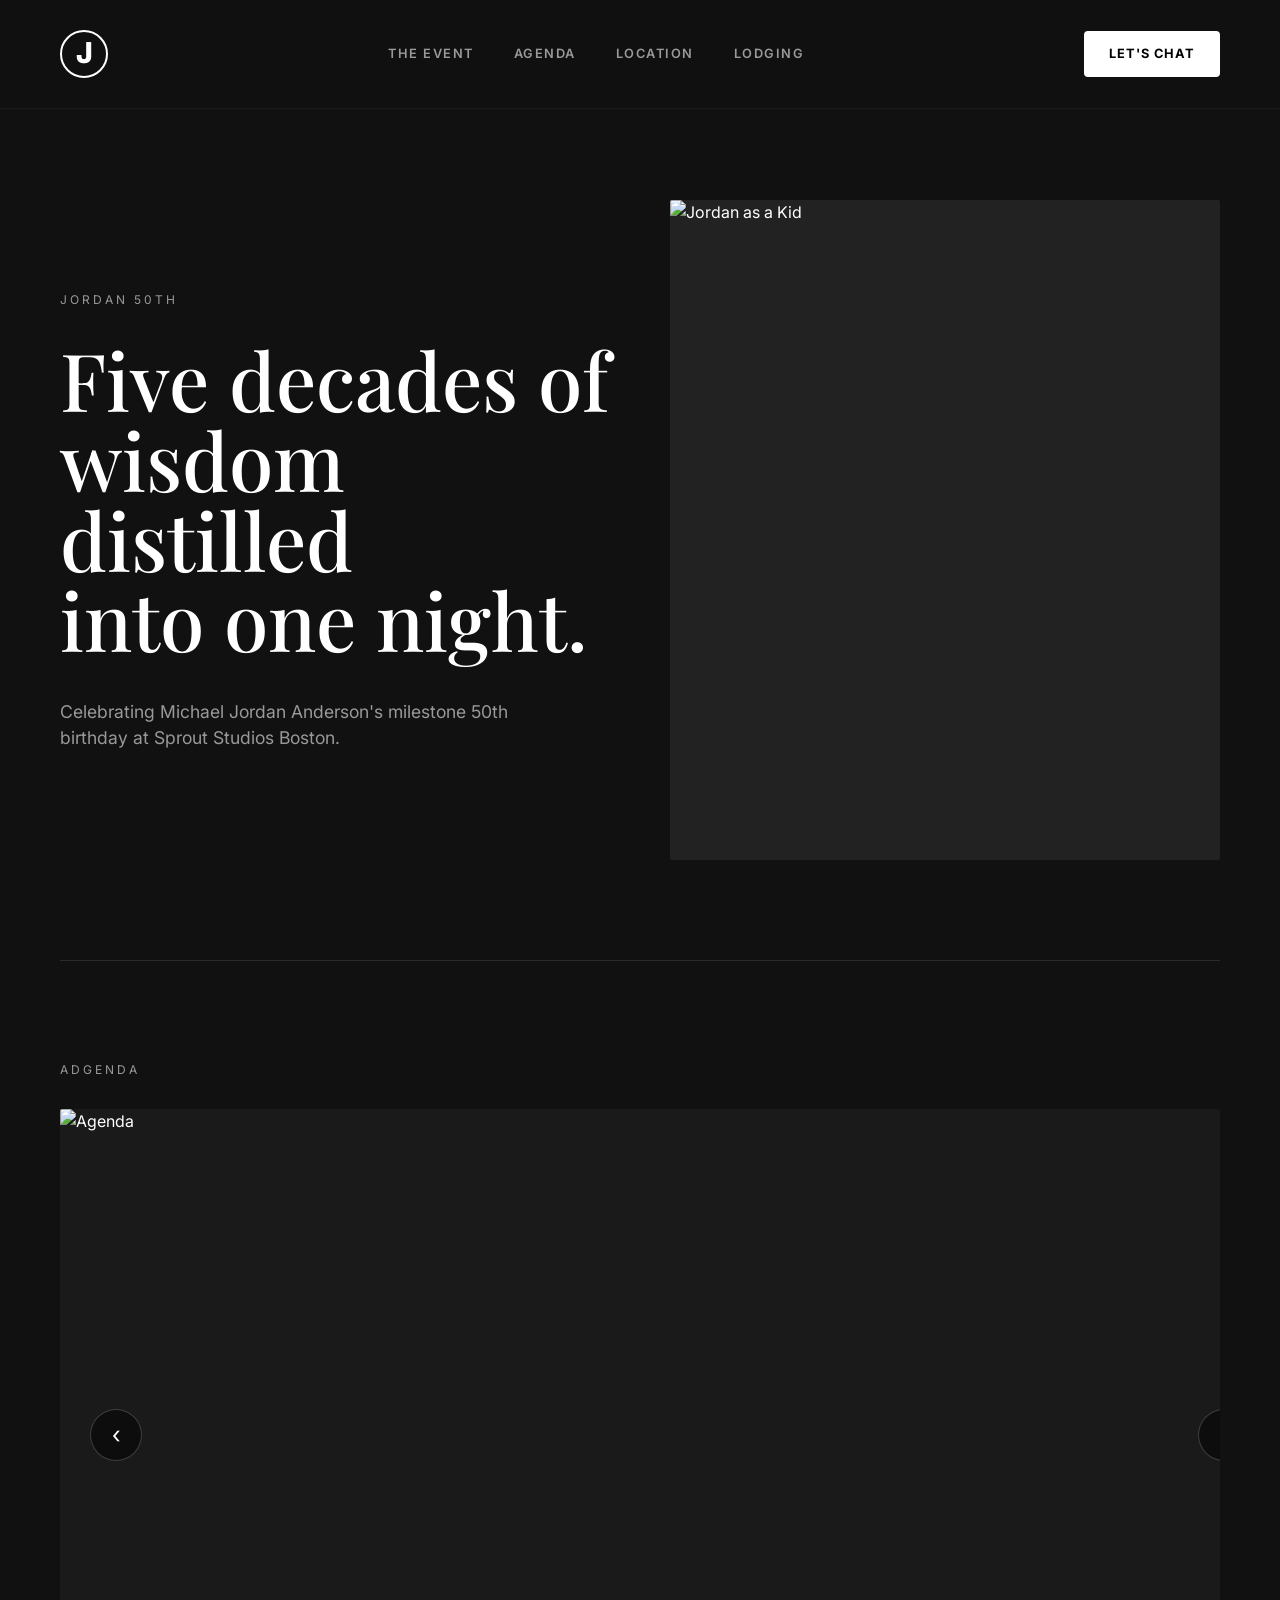
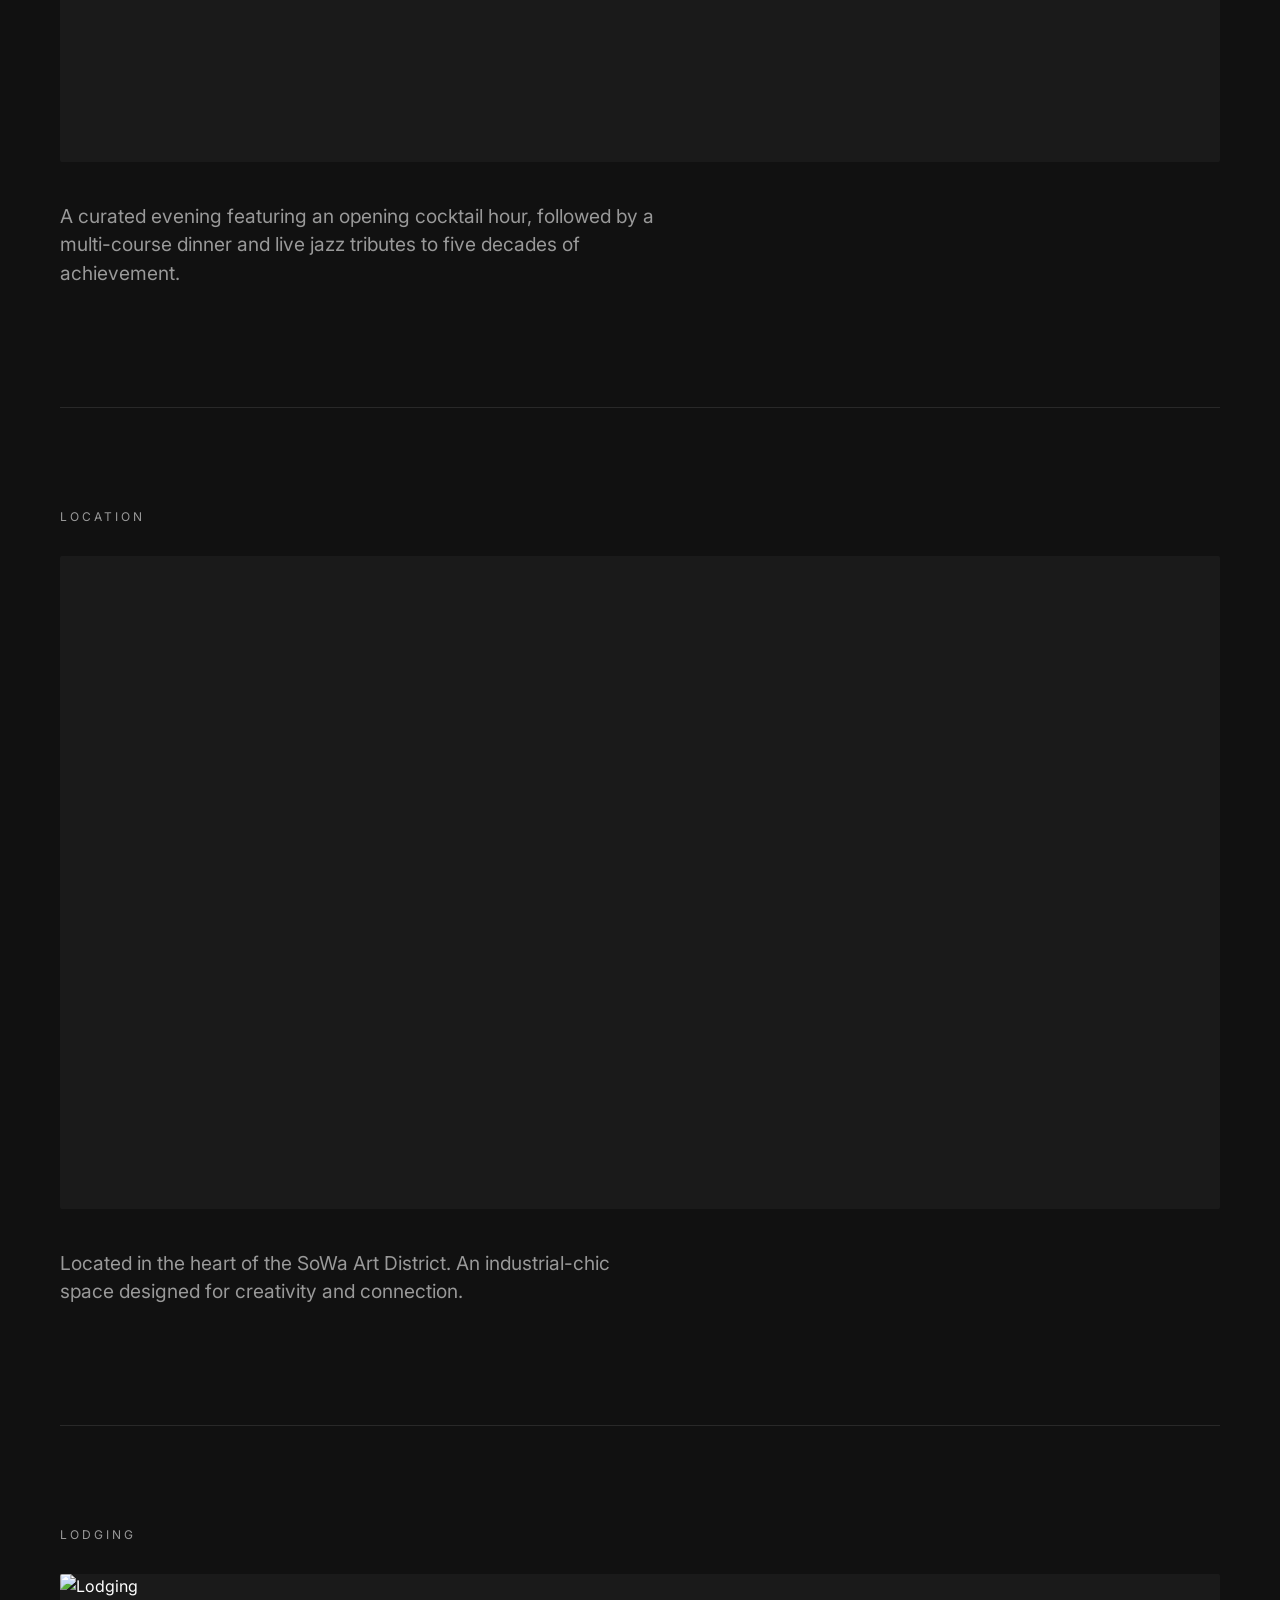
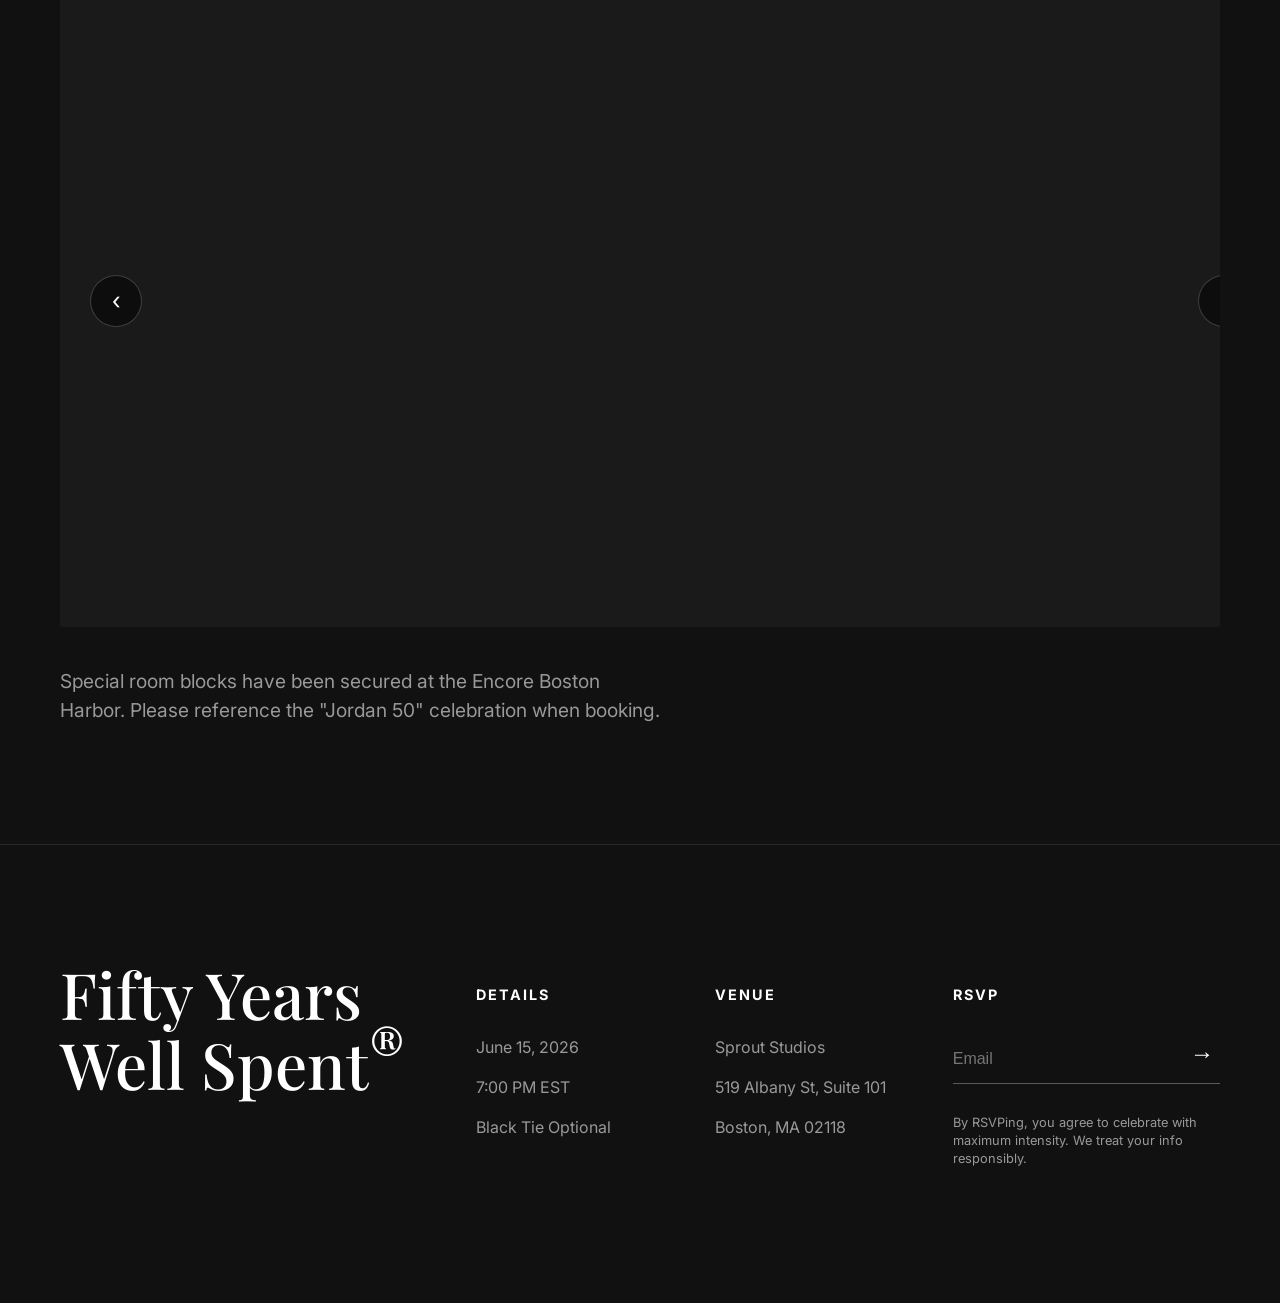
==== commit c007a586: "Executive Redesign: Match Sprout UI components, hover effects, and layout specs" ====
--- a/index.html
+++ b/index.html
@@ -3,89 +3,97 @@
 <head>
   <meta charset="UTF-8">
   <meta name="viewport" content="width=device-width, initial-scale=1.0">
-  <title>Jordan's 50th | Sprout Studios Boston</title>
+  <title>Jordan's 50th | Sprout Studios</title>
   <link rel="stylesheet" href="style.css">
-  <link href="https://fonts.googleapis.com/css2?family=Playfair+Display:wght@400;700&family=Inter:wght@300;400;500;600&display=swap" rel="stylesheet">
+  <link href="https://fonts.googleapis.com/css2?family=Playfair+Display:wght@400;500;700&family=Inter:wght@400;600;700;800&display=swap" rel="stylesheet">
 </head>
 <body>
 
   <!-- Navigation -->
   <nav class="navbar">
     <div class="nav-content">
-      <div class="logo-circle">J</div>
+      <div class="logo-container">
+        <div class="logo-circle"><span>J</span></div>
+      </div>
       <div class="nav-links">
-        <a href="index.html" class="active">The Event</a>
+        <a href="#hero">The Event</a>
         <a href="#agenda">Agenda</a>
         <a href="#location">Location</a>
         <a href="#lodging">Lodging</a>
       </div>
-      <a href="#rsvp" class="btn-cta">Let's Celebrate</a>
+      <a href="#rsvp" class="btn-cta">Let's Chat</a>
     </div>
   </nav>
 
   <main class="container">
     
     <!-- Hero Section -->
-    <header class="hero">
-      <span class="section-label">JORDAN 50th</span>
-      <h1>Five decades of wisdom, distilled into one night.</h1>
-      <p>Celebrating Michael Jordan Anderson's 50th Birthday. A milestone evening at Sprout Studios Boston.</p>
+    <header id="hero" class="hero">
+      <div class="hero-text">
+        <span class="section-label">JORDAN 50th</span>
+        <h1>
+          <span>Five decades of</span>
+          <span>wisdom distilled</span>
+          <span>into one night.</span>
+        </h1>
+        <p style="margin-top: 40px; font-size: 1.1rem; color: #999; max-width: 450px;">
+          Celebrating Michael Jordan Anderson's milestone 50th birthday at Sprout Studios Boston.
+        </p>
+      </div>
+      <div class="hero-image">
+        <img src="https://images.unsplash.com/photo-1502086223501-7ea6ecd79368?q=80&w=2038" alt="Jordan as a Kid">
+      </div>
     </header>
 
-    <!-- Content Section (Sketch Flow) -->
-    <div class="sketch-content">
-      
-      <!-- Agenda Section -->
-      <section id="agenda" class="sketch-section">
-        <h2 class="section-label">ADGENDA</h2>
-        <div class="carousel-container">
-          <div class="nav-arrow left">‹</div>
-          <div class="carousel-box">
-            <img src="https://images.unsplash.com/photo-1533174072545-7a4b6ad7a6c3?q=80&w=2070" alt="Celebration Agenda">
-          </div>
-          <div class="nav-arrow right">›</div>
+    <!-- Agenda Section -->
+    <section id="agenda" class="sketch-section">
+      <span class="section-label">ADGENDA</span>
+      <div class="content-box">
+        <img src="https://images.unsplash.com/photo-1533174072545-7a4b6ad7a6c3?q=80&w=2070" alt="Agenda">
+        <div class="arrow-overlay">
+          <div class="arrow">‹</div>
+          <div class="arrow">›</div>
         </div>
-        <div class="section-text">
-          <p>An evening of fine dining, storied tributes, and live jazz. We begin with cocktails at 7:00 PM followed by a curated three-course experience and midnight celebrations.</p>
+      </div>
+      <div class="section-info">
+        <p>A curated evening featuring an opening cocktail hour, followed by a multi-course dinner and live jazz tributes to five decades of achievement.</p>
+      </div>
+    </section>
+
+    <!-- Location Section -->
+    <section id="location" class="sketch-section">
+      <span class="section-label">LOCATION</span>
+      <div class="content-box map-container">
+        <iframe src="https://www.google.com/maps/embed?pb=!1m18!1m12!1m3!1d2948.775837651762!2d-71.0664879234125!3d42.34538803576779!2m3!1f0!2f0!3f0!3m2!1i1024!2i768!4f13.1!3m3!1m2!1s0x89e37a7267104b2b%3A0xe67756f0814421b5!2sSprout%20Studios!5e0!3m2!1sen!2sus!4v1708726500000!5m2!1sen!2sus" width="100%" height="100%" style="border:0;" allowfullscreen="" loading="lazy"></iframe>
+        <div class="box-overlay">
+          <h3 class="serif">SPROUT STUDIOS</h3>
+          <p>BOSTON, MA</p>
         </div>
-      </section>
+      </div>
+      <div class="section-info">
+        <p>Located in the heart of the SoWa Art District. An industrial-chic space designed for creativity and connection.</p>
+      </div>
+    </section>
 
-      <!-- Location Section -->
-      <section id="location" class="sketch-section">
-        <h2 class="section-label">LOCATION</h2>
-        <div class="map-box">
-          <img src="https://images.unsplash.com/photo-1526778548025-fa2f459cd5c1?q=80&w=2066" alt="Location Map">
-          <div class="box-overlay">
-            <h3 class="serif">SPROUT STUDIOS</h3>
-            <p>BOSTON, MA</p>
-          </div>
+    <!-- Lodging Section -->
+    <section id="lodging" class="sketch-section">
+      <span class="section-label">LODGING</span>
+      <div class="content-box">
+        <img src="https://images.unsplash.com/photo-1566073771259-6a8506099945?q=80&w=2070" alt="Lodging">
+        <div class="arrow-overlay">
+          <div class="arrow">‹</div>
+          <div class="arrow">›</div>
         </div>
-        <div class="section-text">
-          <p>Held at the heart of the SoWa Art District. Sprout Studios offers an intimate, industrial-chic setting at 450 Harrison Ave, perfect for a golden jubilee.</p>
-        </div>
-      </section>
-
-      <!-- Lodging Section -->
-      <section id="lodging" class="sketch-section">
-        <h2 class="section-label">LODGING</h2>
-        <div class="carousel-container">
-          <div class="nav-arrow left">‹</div>
-          <div class="carousel-box">
-            <img src="https://images.unsplash.com/photo-1566073771259-6a8506099945?q=80&w=2070" alt="Encore Boston Harbor">
-          </div>
-          <div class="nav-arrow right">›</div>
-        </div>
-        <div class="section-text">
-          <p>Preferred accommodations have been arranged at the Encore Boston Harbor. Please reference the "Jordan 50" block when booking your stay for the preferred rate.</p>
-        </div>
-      </section>
-
-    </div>
+      </div>
+      <div class="section-info">
+        <p>Special room blocks have been secured at the Encore Boston Harbor. Please reference the "Jordan 50" celebration when booking.</p>
+      </div>
+    </section>
 
   </main>
 
-  <!-- Footer / RSVP Section (Sprout Style) -->
-  <footer class="footer-top">
+  <!-- Footer -->
+  <footer id="rsvp" class="footer-top">
     <div class="container">
       <div class="footer-grid">
         
@@ -107,23 +115,19 @@
           <p>Boston, MA 02118</p>
         </div>
 
-        <div id="rsvp" class="footer-col">
-          <h4>RSVP for the event</h4>
-          <div class="newsletter-box">
-            <input type="email" placeholder="Your Email Address">
+        <div class="footer-col">
+          <h4>RSVP</h4>
+          <div class="rsvp-box">
+            <input type="email" placeholder="Email">
             <button>→</button>
           </div>
-          <p style="margin-top:20px; font-size: 0.8rem;">By confirming, you agree to celebrate Jordan with maximum effort. Unsubscribe from aging anytime.</p>
+          <p style="margin-top: 30px; font-size: 0.8rem; line-height: 1.4;">By RSVPing, you agree to celebrate with maximum intensity. We treat your info responsibly.</p>
         </div>
 
       </div>
     </div>
   </footer>
 
-  <div class="footer-bottom container">
-    <p>© 2026 Jordan Anderson</p>
-  </div>
-
   <script src="main.js"></script>
 </body>
 </html>
--- a/style.css
+++ b/style.css
@@ -1,9 +1,8 @@
 :root {
-  --bg: #111111;
-  --bg-offset: #1a1a1a;
+  --bg: #111111; /* Sprout Dark */
   --text-main: #ffffff;
   --text-dim: #999999;
-  --accent: #ffffff;
+  --accent-red: #ff3b30;
   --font-serif: 'Playfair Display', serif;
   --font-sans: 'Inter', sans-serif;
 }
@@ -14,7 +13,7 @@
   background-color: var(--bg);
   color: var(--text-main);
   font-family: var(--font-sans);
-  line-height: 1.6;
+  line-height: 1.5;
   -webkit-font-smoothing: antialiased;
 }
 
@@ -25,9 +24,9 @@
 }
 
 .container {
-  max-width: 1300px;
+  max-width: 1400px;
   margin: 0 auto;
-  padding: 0 40px;
+  padding: 0 60px;
 }
 
 /* NAVBAR */
@@ -35,249 +34,265 @@
   position: fixed;
   top: 0;
   width: 100%;
-  background: rgba(17, 17, 17, 0.8);
+  background: rgba(17, 17, 17, 0.9);
   backdrop-filter: blur(20px);
   z-index: 1000;
-  border-bottom: 1px solid rgba(255, 255, 255, 0.05);
 }
 
 .nav-content {
   display: flex;
   justify-content: space-between;
   align-items: center;
-  padding: 20px 40px;
+  padding: 30px 60px;
+}
+
+.logo-container {
+  display: flex;
+  align-items: center;
 }
 
 .logo-circle {
-  width: 64px;
-  height: 64px;
+  width: 44px; /* Scaled down overall container */
+  height: 44px;
   border: 2px solid var(--text-main);
   border-radius: 50%;
   display: flex;
   align-items: center;
   justify-content: center;
+}
+
+.logo-circle span {
   font-weight: 800;
-  font-size: 1.8rem;
+  font-size: 1.8rem; /* J is bigger inside */
+  margin-top: -2px;
 }
 
 .nav-links {
   display: flex;
-  gap: 30px;
+  gap: 40px;
 }
 
 .nav-links a {
   color: var(--text-dim);
   text-decoration: none;
-  font-size: 0.85rem;
-  font-weight: 500;
+  font-size: 0.8rem;
+  font-weight: 600;
+  text-transform: uppercase;
+  letter-spacing: 1.5px;
   transition: color 0.3s;
 }
 
-.nav-links a:hover, .nav-links a.active {
+.nav-links a:hover {
   color: var(--text-main);
 }
 
 .btn-cta {
-  background: var(--white, #fff);
+  background: #fff;
   color: #000;
-  padding: 10px 20px;
+  padding: 12px 24px;
   border-radius: 4px;
-  font-weight: 600;
-  font-size: 0.85rem;
+  font-weight: 700;
+  font-size: 0.8rem;
+  text-transform: uppercase;
+  letter-spacing: 1px;
   text-decoration: none;
-  transition: opacity 0.3s;
+  border: 1px solid transparent;
+  transition: all 0.3s;
 }
 
 .btn-cta:hover {
-  opacity: 0.9;
+  background: transparent;
+  color: #fff;
+  border-color: var(--accent-red); /* Sprout Red Outline Effect */
 }
 
 /* HERO SECTION */
 .hero {
-  padding: 180px 0 100px 0;
+  padding: 200px 0 100px 0;
+  display: grid;
+  grid-template-columns: 1fr 1fr;
+  gap: 60px;
+  align-items: center;
+}
+
+.hero-text h1 {
+  font-size: 5rem;
+  line-height: 1;
+  margin-bottom: 20px;
+}
+
+.hero-text h1 span {
+  display: block;
+}
+
+.hero-image {
+  width: 100%;
+  aspect-ratio: 1 / 1.2;
+  background: #222;
+  overflow: hidden;
+  border-radius: 2px;
+}
+
+.hero-image img {
+  width: 100%;
+  height: 100%;
+  object-fit: cover;
+}
+
+/* SKETCH CONTENT */
+.sketch-section {
+  padding: 100px 0;
+  border-top: 1px solid rgba(255, 255, 255, 0.1);
 }
 
 .section-label {
-  font-size: 0.7rem;
-  text-transform: uppercase;
-  letter-spacing: 2px;
-  color: var(--text-dim);
-  margin-bottom: 20px;
+  font-size: 0.75rem;
+  text-transform: uppercase;
+  letter-spacing: 3px;
+  color: var(--text-dim);
+  margin-bottom: 30px;
   display: block;
 }
 
-.hero h1 {
-  font-size: 5.5rem;
-  line-height: 1.1;
-  max-width: 900px;
-  margin-bottom: 40px;
-}
-
-.hero p {
-  font-size: 1.25rem;
-  color: var(--text-dim);
-  max-width: 600px;
-}
-
-/* SKETCH FLOW STYLES */
-.sketch-section {
-  padding: 80px 0;
-  border-top: 1px solid rgba(255, 255, 255, 0.05);
-}
-
-.carousel-container, .map-box {
+.content-box {
   position: relative;
   width: 100%;
   aspect-ratio: 16 / 9;
   background: #1a1a1a;
-  margin-bottom: 30px;
+  margin-bottom: 40px;
   overflow: hidden;
   border-radius: 2px;
 }
 
-.carousel-box img, .map-box img {
+.content-box img, .map-container iframe {
   width: 100%;
   height: 100%;
   object-fit: cover;
-}
-
-.nav-arrow {
+  border: none;
+}
+
+.arrow-overlay {
   position: absolute;
   top: 50%;
+  width: 100%;
+  display: flex;
+  justify-content: space-between;
+  padding: 0 30px;
   transform: translateY(-50%);
-  font-size: 2.5rem;
-  color: white;
-  opacity: 0.5;
-  padding: 20px;
+  pointer-events: none;
+}
+
+.arrow {
+  width: 50px;
+  height: 50px;
+  background: rgba(0,0,0,0.5);
+  color: #fff;
+  display: flex;
+  align-items: center;
+  justify-content: center;
+  font-size: 1.5rem;
+  border: 1px solid rgba(255,255,255,0.2);
+  border-radius: 50%;
+  pointer-events: auto;
   cursor: pointer;
-  z-index: 10;
-}
-
-.nav-arrow.left { left: 0; }
-.nav-arrow.right { right: 0; }
-
-.box-overlay {
+  transition: all 0.3s;
+}
+
+.arrow:hover {
+  border-color: var(--accent-red);
+  color: var(--accent-red);
+}
+
+.box-overlay-text {
   position: absolute;
-  top: 0;
-  left: 0;
-  width: 100%;
-  height: 100%;
-  display: flex;
-  flex-direction: column;
-  align-items: center;
-  justify-content: center;
-  background: rgba(0,0,0,0.2);
-}
-
-.box-overlay h3 {
-  font-size: 3rem;
+  top: 50%;
+  left: 50%;
+  transform: translate(-50%, -50%);
+  text-align: center;
+}
+
+.box-overlay-text h3 {
+  font-size: 4rem;
   margin-bottom: 10px;
 }
 
-.box-overlay p {
-  letter-spacing: 0.2em;
+.box-overlay-text p {
+  text-transform: uppercase;
+  letter-spacing: 4px;
   font-size: 0.9rem;
 }
 
-.section-text {
+.section-info {
   max-width: 600px;
-}
-
-.section-text p {
-  font-size: 1.1rem;
-  color: var(--text-dim);
-  line-height: 1.6;
-}
-
-/* FOOTER / RSVP */
+  font-size: 1.2rem;
+  color: var(--text-dim);
+}
+
+/* FOOTER */
 .footer-top {
-  padding: 100px 0;
-  border-top: 1px solid rgba(255, 255, 255, 0.05);
-  background: #0a0a0a;
+  padding: 120px 0;
+  border-top: 1px solid rgba(255, 255, 255, 0.1);
 }
 
 .footer-grid {
   display: grid;
-  grid-template-columns: 1.5fr 1fr 1fr 1.5fr;
-  gap: 40px;
+  grid-template-columns: 2fr 1fr 1fr 1.5fr;
+  gap: 60px;
 }
 
 .wicked {
-  font-size: 3rem;
-  line-height: 1;
+  font-size: 4rem;
+  line-height: 0.9;
 }
 
 .footer-col h4 {
+  font-size: 0.9rem;
+  text-transform: uppercase;
+  margin-bottom: 30px;
+  letter-spacing: 2px;
+}
+
+.footer-col p {
+  color: var(--text-dim);
   font-size: 1rem;
-  margin-bottom: 20px;
-  font-weight: 600;
-}
-
-.footer-col p {
-  color: var(--text-dim);
-  font-size: 0.9rem;
-  margin-bottom: 10px;
-}
-
-.footer-col a {
-  display: block;
-  color: var(--text-dim);
-  text-decoration: none;
-  margin-bottom: 10px;
-  font-size: 0.9rem;
-  transition: color 0.3s;
-}
-
-.footer-col a:hover {
-  color: var(--text-main);
-}
-
-.newsletter-box {
+  margin-bottom: 15px;
+}
+
+.rsvp-box {
   position: relative;
-  margin-top: 20px;
-}
-
-.newsletter-box input {
+}
+
+.rsvp-box input {
   width: 100%;
   background: transparent;
   border: none;
-  border-bottom: 1px solid rgba(255, 255, 255, 0.2);
+  border-bottom: 1px solid rgba(255, 255, 255, 0.3);
   padding: 15px 0;
   color: #fff;
-  font-family: inherit;
+  font-size: 1rem;
   outline: none;
 }
 
-.newsletter-box button {
+.rsvp-box button {
   position: absolute;
   right: 0;
   bottom: 15px;
   background: none;
   border: none;
   color: #fff;
+  font-size: 1.5rem;
   cursor: pointer;
-  font-size: 1.2rem;
-}
-
-.footer-bottom {
-  padding: 40px 0;
-  display: flex;
-  justify-content: space-between;
-  align-items: center;
-  font-size: 0.8rem;
-  color: var(--text-dim);
-  border-top: 1px solid rgba(255, 255, 255, 0.05);
 }
 
 /* MOBILE */
-@media (max-width: 900px) {
-  .hero h1 { font-size: 3.5rem; }
+@media (max-width: 1000px) {
+  .hero { grid-template-columns: 1fr; }
   .footer-grid { grid-template-columns: 1fr 1fr; }
 }
 
-@media (max-width: 600px) {
-  .container { padding: 0 25px; }
-  .hero h1 { font-size: 2.8rem; }
+@media (max-width: 768px) {
+  .hero-text h1 { font-size: 3.5rem; }
+  .navbar .nav-links { display: none; }
   .footer-grid { grid-template-columns: 1fr; }
-  .navbar .nav-links { display: none; }
-}
+  .container { padding: 0 30px; }
+}
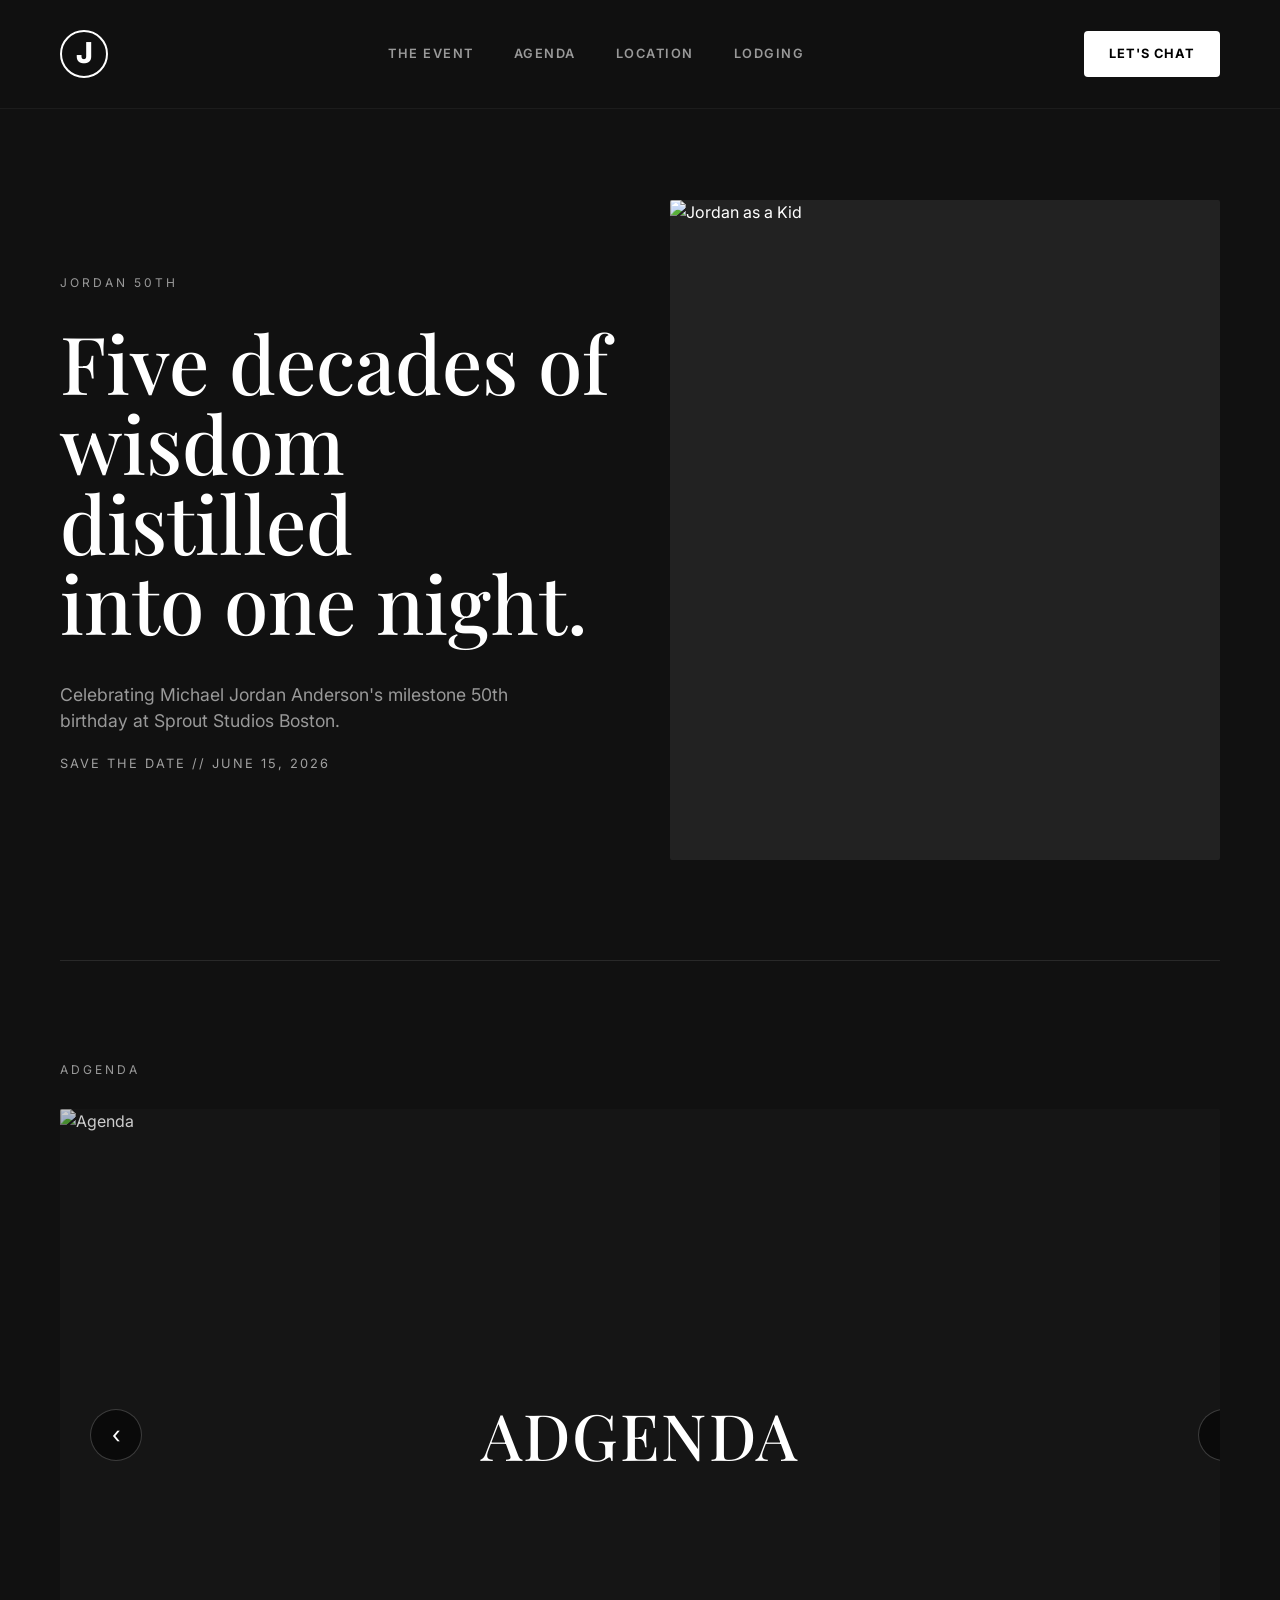
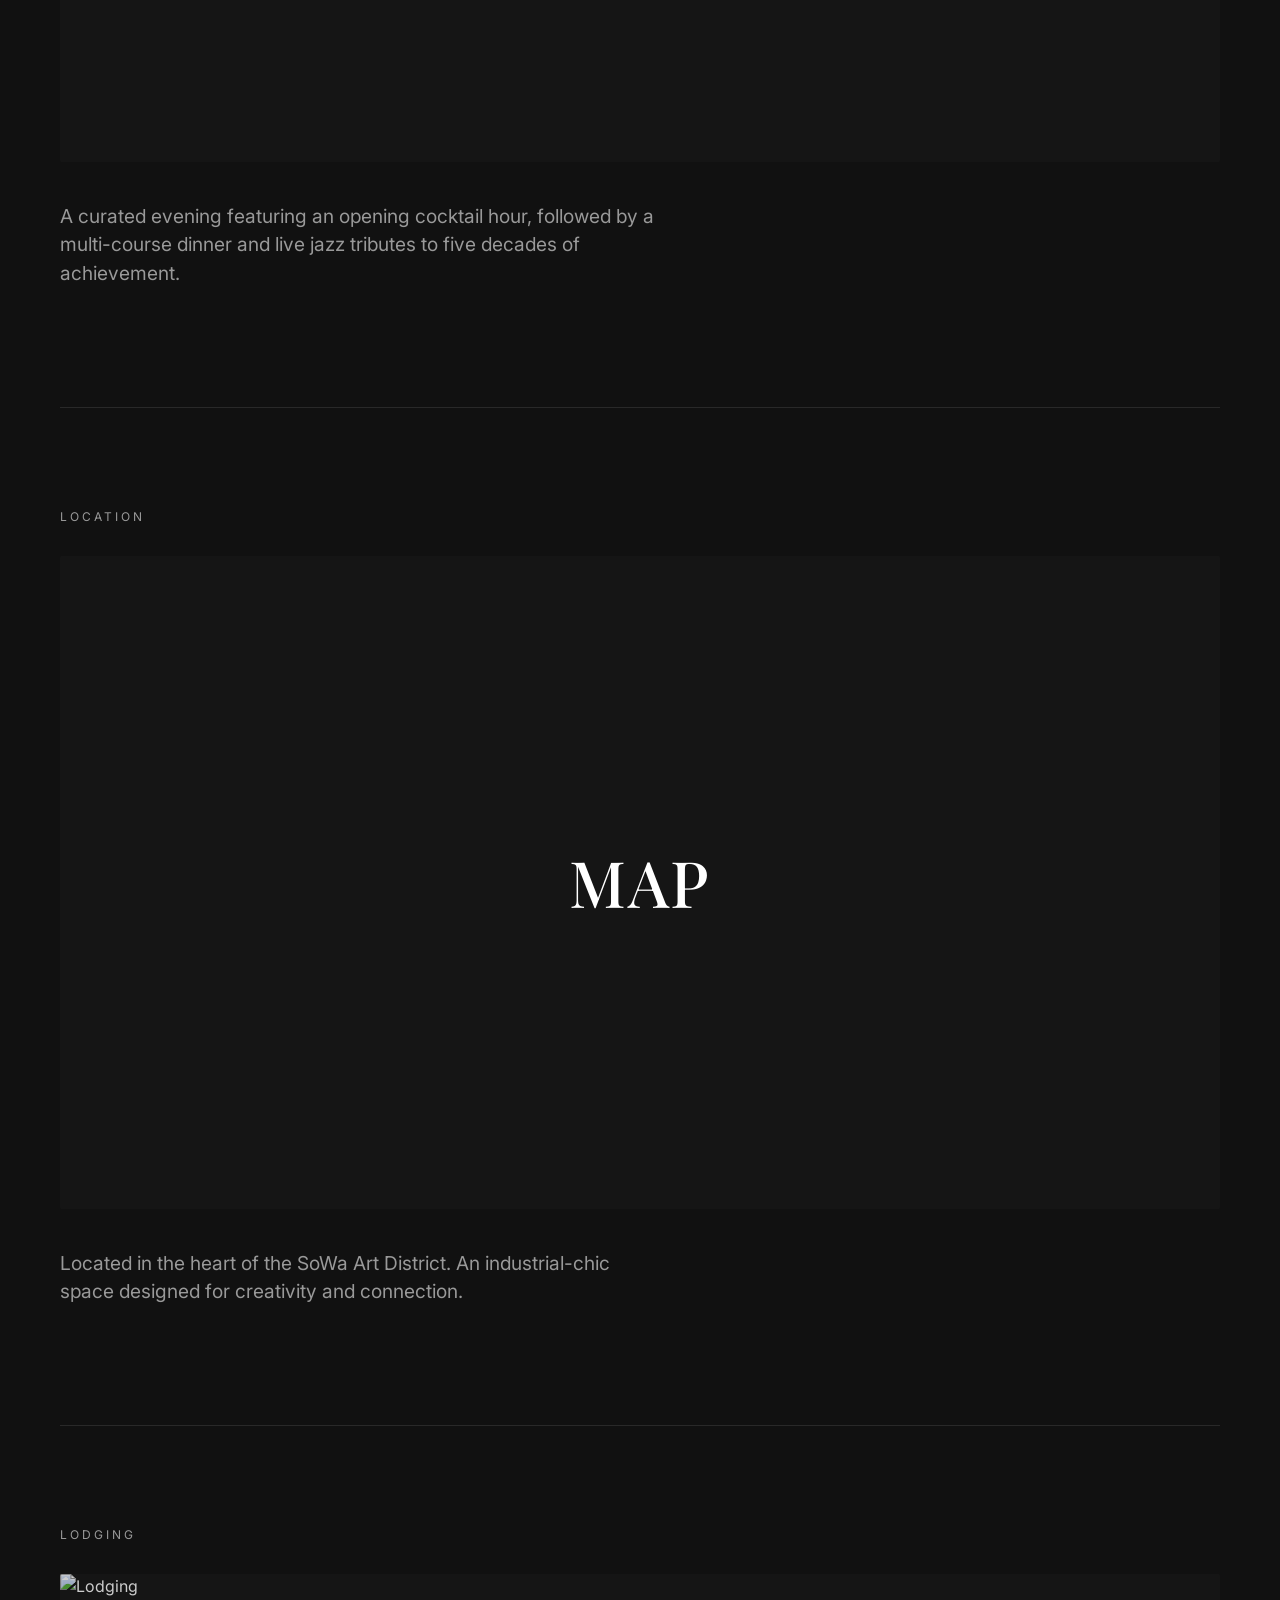
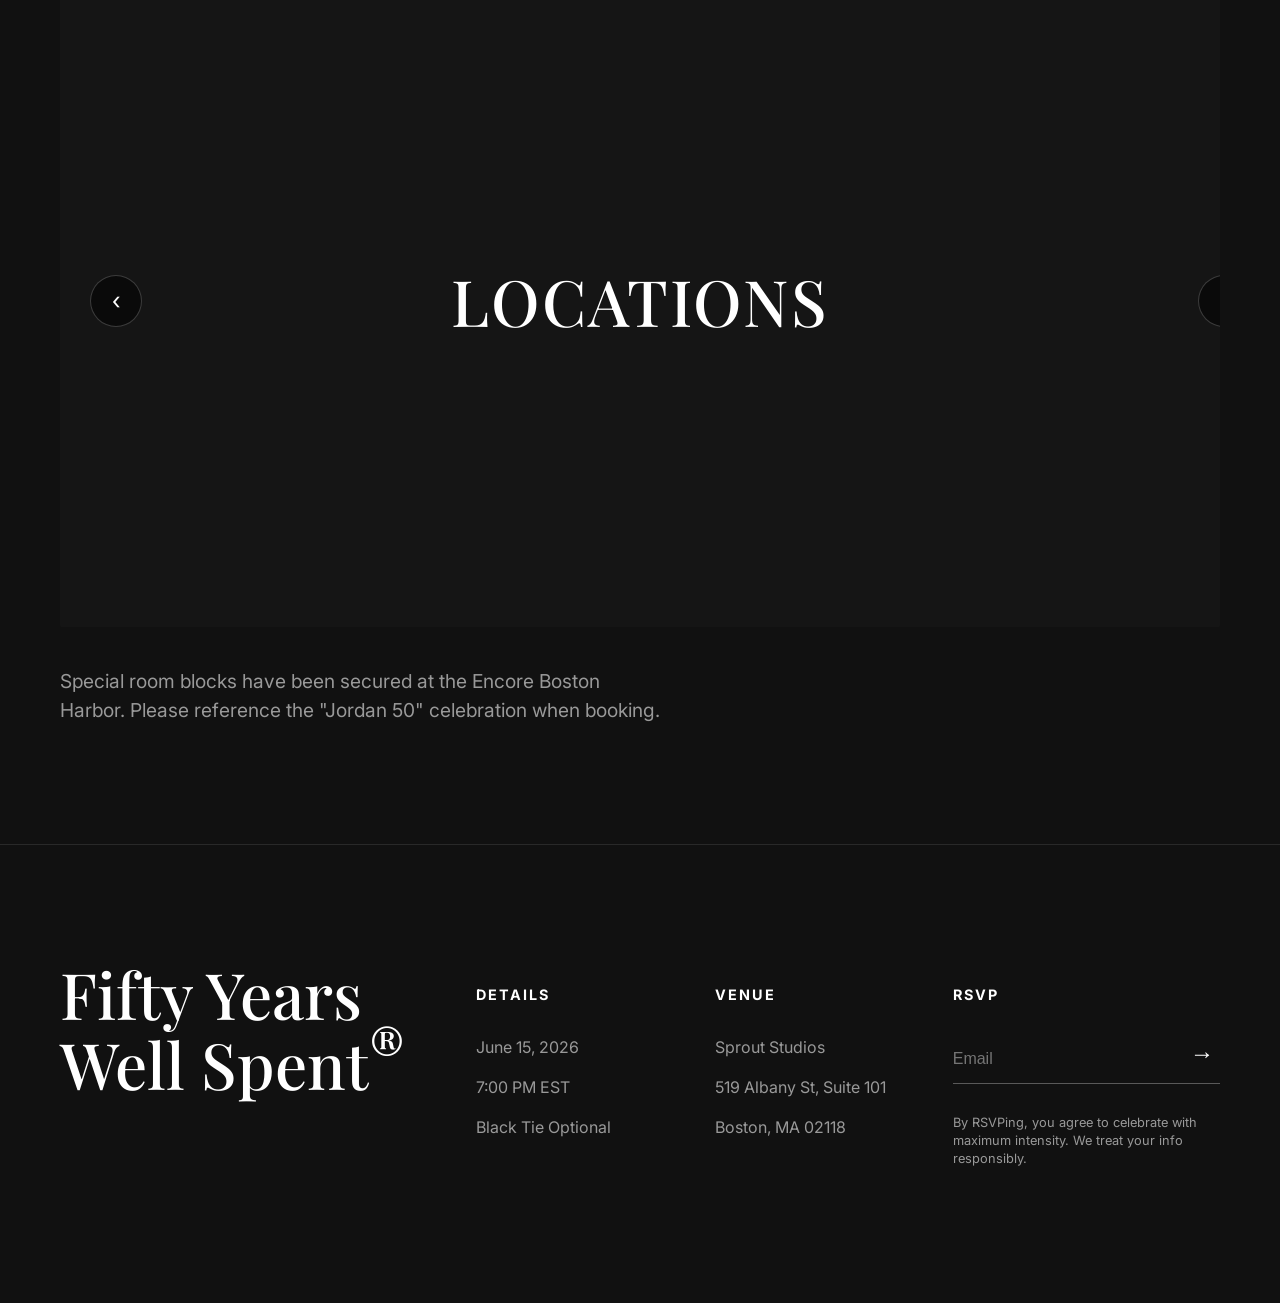
==== commit f8963106: "Refinement: Match sketch labels (ADGENDA, MAP, LOCATIONS), add Save the Date, and align text spec" ====
--- a/index.html
+++ b/index.html
@@ -39,6 +39,9 @@
         <p style="margin-top: 40px; font-size: 1.1rem; color: #999; max-width: 450px;">
           Celebrating Michael Jordan Anderson's milestone 50th birthday at Sprout Studios Boston.
         </p>
+        <p style="margin-top: 20px; font-size: 0.8rem; letter-spacing: 2px; color: #fff; opacity: 0.6; text-transform: uppercase;">
+          SAVE THE DATE // June 15, 2026
+        </p>
       </div>
       <div class="hero-image">
         <img src="https://images.unsplash.com/photo-1502086223501-7ea6ecd79368?q=80&w=2038" alt="Jordan as a Kid">
@@ -50,6 +53,9 @@
       <span class="section-label">ADGENDA</span>
       <div class="content-box">
         <img src="https://images.unsplash.com/photo-1533174072545-7a4b6ad7a6c3?q=80&w=2070" alt="Agenda">
+        <div class="box-overlay">
+          <h3 class="serif">ADGENDA</h3>
+        </div>
         <div class="arrow-overlay">
           <div class="arrow">‹</div>
           <div class="arrow">›</div>
@@ -66,8 +72,7 @@
       <div class="content-box map-container">
         <iframe src="https://www.google.com/maps/embed?pb=!1m18!1m12!1m3!1d2948.775837651762!2d-71.0664879234125!3d42.34538803576779!2m3!1f0!2f0!3f0!3m2!1i1024!2i768!4f13.1!3m3!1m2!1s0x89e37a7267104b2b%3A0xe67756f0814421b5!2sSprout%20Studios!5e0!3m2!1sen!2sus!4v1708726500000!5m2!1sen!2sus" width="100%" height="100%" style="border:0;" allowfullscreen="" loading="lazy"></iframe>
         <div class="box-overlay">
-          <h3 class="serif">SPROUT STUDIOS</h3>
-          <p>BOSTON, MA</p>
+          <h3 class="serif">MAP</h3>
         </div>
       </div>
       <div class="section-info">
@@ -80,6 +85,9 @@
       <span class="section-label">LODGING</span>
       <div class="content-box">
         <img src="https://images.unsplash.com/photo-1566073771259-6a8506099945?q=80&w=2070" alt="Lodging">
+        <div class="box-overlay">
+          <h3 class="serif">LOCATIONS</h3>
+        </div>
         <div class="arrow-overlay">
           <div class="arrow">‹</div>
           <div class="arrow">›</div>
--- a/style.css
+++ b/style.css
@@ -203,23 +203,24 @@
   color: var(--accent-red);
 }
 
-.box-overlay-text {
+.box-overlay {
   position: absolute;
-  top: 50%;
-  left: 50%;
-  transform: translate(-50%, -50%);
-  text-align: center;
-}
-
-.box-overlay-text h3 {
+  top: 0;
+  left: 0;
+  width: 100%;
+  height: 100%;
+  display: flex;
+  flex-direction: column;
+  align-items: center;
+  justify-content: center;
+  background: rgba(0,0,0,0.2);
+}
+
+.box-overlay h3 {
   font-size: 4rem;
-  margin-bottom: 10px;
-}
-
-.box-overlay-text p {
-  text-transform: uppercase;
-  letter-spacing: 4px;
-  font-size: 0.9rem;
+  margin-bottom: 0;
+  text-transform: uppercase;
+  letter-spacing: 2px;
 }
 
 .section-info {
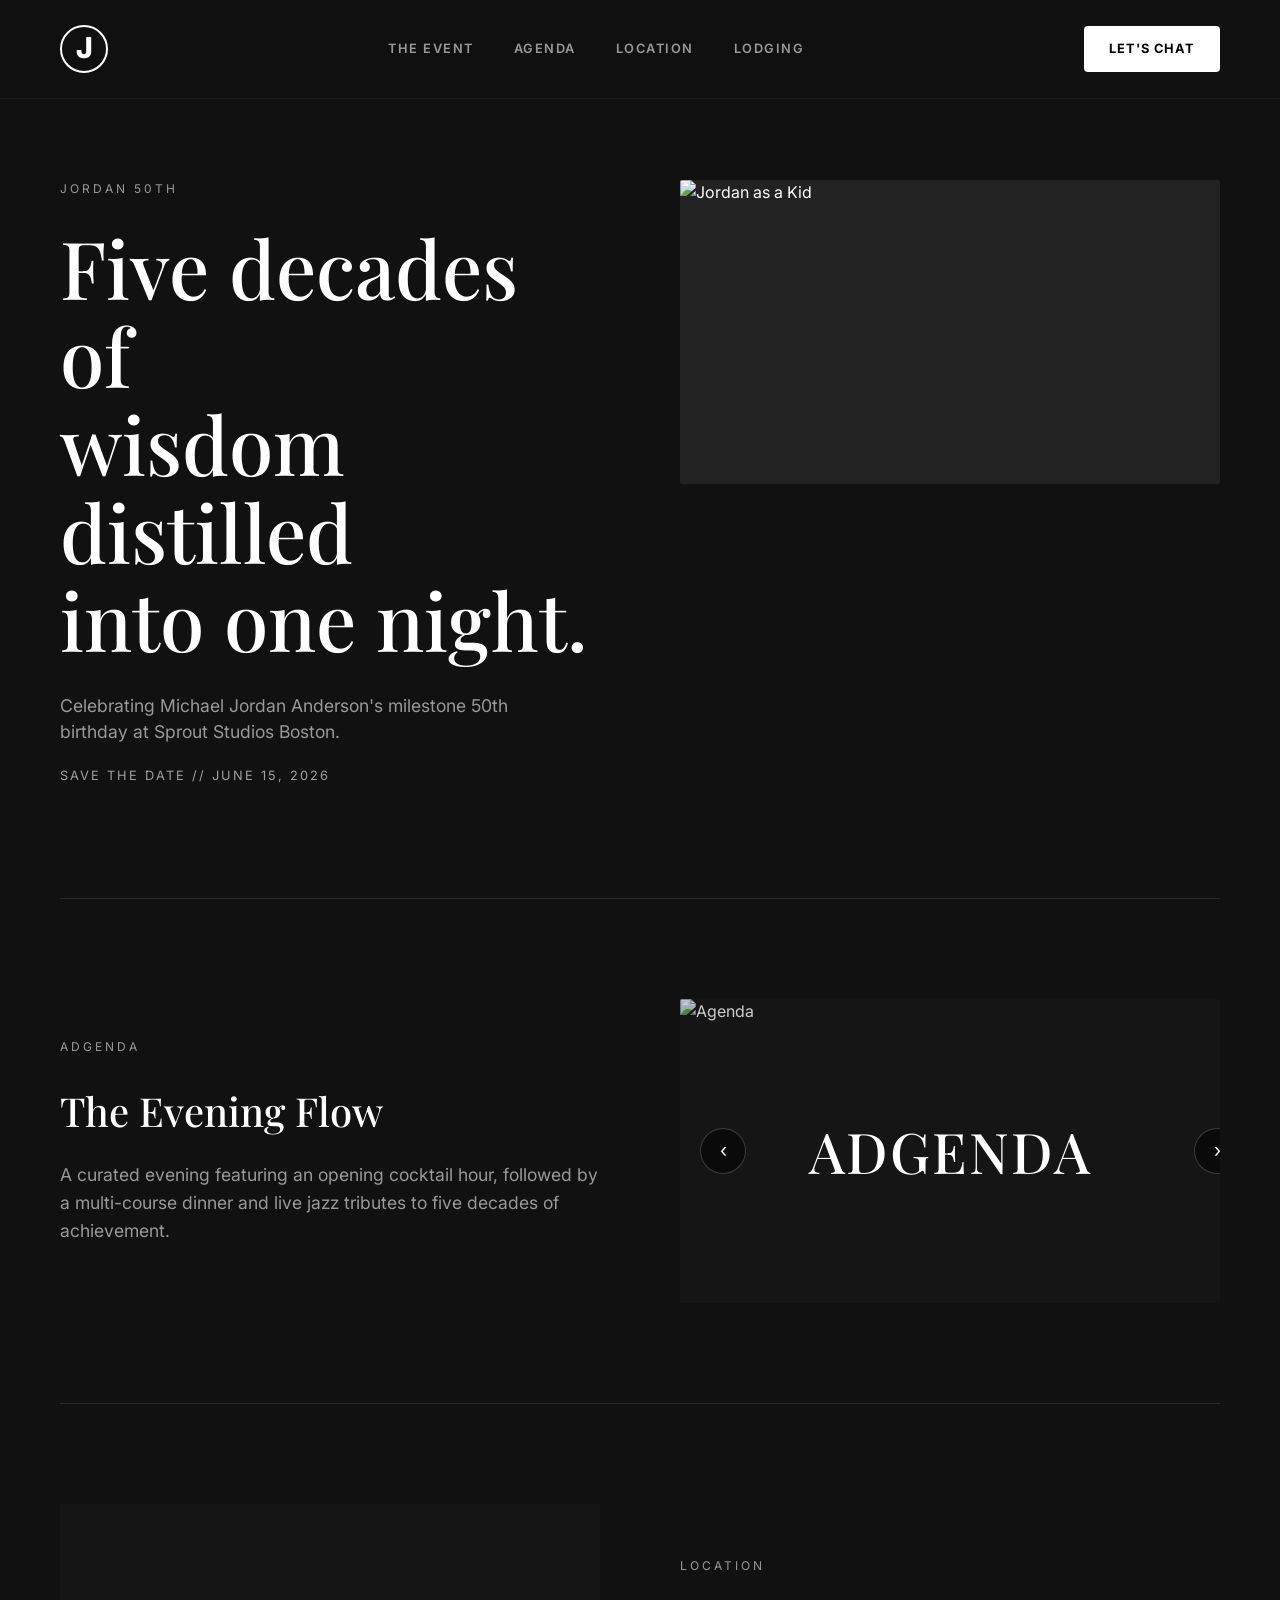
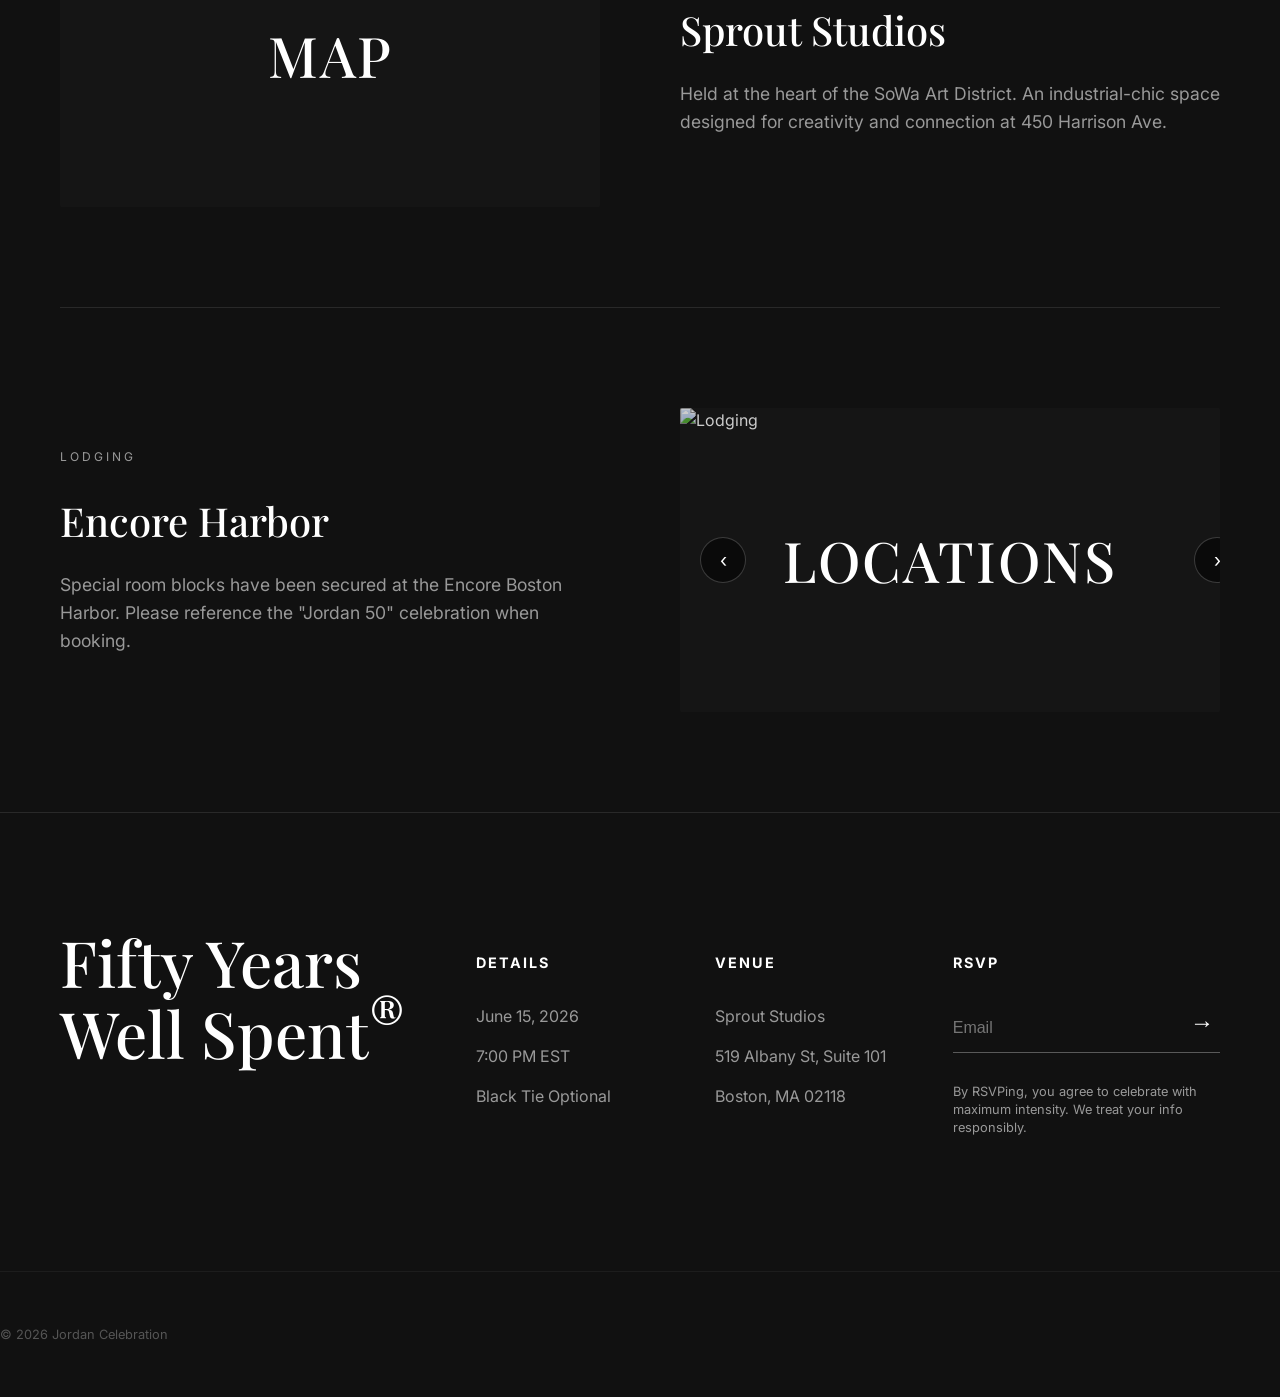
==== commit f9446c3f: "Executive Precision: Rectangular images, top-aligned text, alternating grid flow, and Sprout Studios" ====
--- a/index.html
+++ b/index.html
@@ -12,9 +12,7 @@
   <!-- Navigation -->
   <nav class="navbar">
     <div class="nav-content">
-      <div class="logo-container">
-        <div class="logo-circle"><span>J</span></div>
-      </div>
+      <div class="logo-circle"><span>J</span></div>
       <div class="nav-links">
         <a href="#hero">The Event</a>
         <a href="#agenda">Agenda</a>
@@ -36,7 +34,7 @@
           <span>wisdom distilled</span>
           <span>into one night.</span>
         </h1>
-        <p style="margin-top: 40px; font-size: 1.1rem; color: #999; max-width: 450px;">
+        <p style="margin-top: 30px; font-size: 1.1rem; color: #999; max-width: 450px;">
           Celebrating Michael Jordan Anderson's milestone 50th birthday at Sprout Studios Boston.
         </p>
         <p style="margin-top: 20px; font-size: 0.8rem; letter-spacing: 2px; color: #fff; opacity: 0.6; text-transform: uppercase;">
@@ -48,10 +46,14 @@
       </div>
     </header>
 
-    <!-- Agenda Section -->
-    <section id="agenda" class="sketch-section">
-      <span class="section-label">ADGENDA</span>
-      <div class="content-box">
+    <!-- Agenda Section (Text Left, Image Right) -->
+    <section id="agenda" class="section-row">
+      <div class="row-text">
+        <span class="section-label">ADGENDA</span>
+        <h2>The Evening Flow</h2>
+        <p>A curated evening featuring an opening cocktail hour, followed by a multi-course dinner and live jazz tributes to five decades of achievement.</p>
+      </div>
+      <div class="row-image">
         <img src="https://images.unsplash.com/photo-1533174072545-7a4b6ad7a6c3?q=80&w=2070" alt="Agenda">
         <div class="box-overlay">
           <h3 class="serif">ADGENDA</h3>
@@ -61,29 +63,31 @@
           <div class="arrow">›</div>
         </div>
       </div>
-      <div class="section-info">
-        <p>A curated evening featuring an opening cocktail hour, followed by a multi-course dinner and live jazz tributes to five decades of achievement.</p>
-      </div>
     </section>
 
-    <!-- Location Section -->
-    <section id="location" class="sketch-section">
-      <span class="section-label">LOCATION</span>
-      <div class="content-box map-container">
+    <!-- Location Section (Image Left, Text Right) -->
+    <section id="location" class="section-row reverse">
+      <div class="row-text">
+        <span class="section-label">LOCATION</span>
+        <h2>Sprout Studios</h2>
+        <p>Held at the heart of the SoWa Art District. An industrial-chic space designed for creativity and connection at 450 Harrison Ave.</p>
+      </div>
+      <div class="row-image map-container">
         <iframe src="https://www.google.com/maps/embed?pb=!1m18!1m12!1m3!1d2948.775837651762!2d-71.0664879234125!3d42.34538803576779!2m3!1f0!2f0!3f0!3m2!1i1024!2i768!4f13.1!3m3!1m2!1s0x89e37a7267104b2b%3A0xe67756f0814421b5!2sSprout%20Studios!5e0!3m2!1sen!2sus!4v1708726500000!5m2!1sen!2sus" width="100%" height="100%" style="border:0;" allowfullscreen="" loading="lazy"></iframe>
         <div class="box-overlay">
           <h3 class="serif">MAP</h3>
         </div>
       </div>
-      <div class="section-info">
-        <p>Located in the heart of the SoWa Art District. An industrial-chic space designed for creativity and connection.</p>
-      </div>
     </section>
 
-    <!-- Lodging Section -->
-    <section id="lodging" class="sketch-section">
-      <span class="section-label">LODGING</span>
-      <div class="content-box">
+    <!-- Lodging Section (Text Left, Image Right) -->
+    <section id="lodging" class="section-row">
+      <div class="row-text">
+        <span class="section-label">LODGING</span>
+        <h2>Encore Harbor</h2>
+        <p>Special room blocks have been secured at the Encore Boston Harbor. Please reference the "Jordan 50" celebration when booking.</p>
+      </div>
+      <div class="row-image">
         <img src="https://images.unsplash.com/photo-1566073771259-6a8506099945?q=80&w=2070" alt="Lodging">
         <div class="box-overlay">
           <h3 class="serif">LOCATIONS</h3>
@@ -92,9 +96,6 @@
           <div class="arrow">‹</div>
           <div class="arrow">›</div>
         </div>
-      </div>
-      <div class="section-info">
-        <p>Special room blocks have been secured at the Encore Boston Harbor. Please reference the "Jordan 50" celebration when booking.</p>
       </div>
     </section>
 
@@ -136,6 +137,10 @@
     </div>
   </footer>
 
+  <div class="footer-bottom container">
+    <p style="font-size: 0.8rem; color: #555;">© 2026 Jordan Celebration</p>
+  </div>
+
   <script src="main.js"></script>
 </body>
 </html>
--- a/style.css
+++ b/style.css
@@ -3,8 +3,8 @@
   --text-main: #ffffff;
   --text-dim: #999999;
   --accent-red: #ff3b30;
-  --font-serif: 'Playfair Display', serif;
-  --font-sans: 'Inter', sans-serif;
+  --font-serif: "Playfair Display", serif;
+  --font-sans: "Inter", sans-serif;
 }
 
 body {
@@ -34,7 +34,7 @@
   position: fixed;
   top: 0;
   width: 100%;
-  background: rgba(17, 17, 17, 0.9);
+  background: rgba(17, 17, 17, 0.95);
   backdrop-filter: blur(20px);
   z-index: 1000;
 }
@@ -43,16 +43,11 @@
   display: flex;
   justify-content: space-between;
   align-items: center;
-  padding: 30px 60px;
-}
-
-.logo-container {
-  display: flex;
-  align-items: center;
+  padding: 25px 60px;
 }
 
 .logo-circle {
-  width: 44px; /* Scaled down overall container */
+  width: 44px;
   height: 44px;
   border: 2px solid var(--text-main);
   border-radius: 50%;
@@ -63,7 +58,7 @@
 
 .logo-circle span {
   font-weight: 800;
-  font-size: 1.8rem; /* J is bigger inside */
+  font-size: 1.8rem;
   margin-top: -2px;
 }
 
@@ -103,22 +98,22 @@
 .btn-cta:hover {
   background: transparent;
   color: #fff;
-  border-color: var(--accent-red); /* Sprout Red Outline Effect */
+  border-color: var(--accent-red);
 }
 
 /* HERO SECTION */
 .hero {
-  padding: 200px 0 100px 0;
+  padding: 180px 0 100px 0;
   display: grid;
   grid-template-columns: 1fr 1fr;
-  gap: 60px;
-  align-items: center;
+  gap: 80px;
+  align-items: flex-start; /* Align text top with image top */
 }
 
 .hero-text h1 {
   font-size: 5rem;
-  line-height: 1;
-  margin-bottom: 20px;
+  line-height: 1.1;
+  margin-bottom: 30px;
 }
 
 .hero-text h1 span {
@@ -127,7 +122,7 @@
 
 .hero-image {
   width: 100%;
-  aspect-ratio: 1 / 1.2;
+  aspect-ratio: 16 / 9; /* Rectangular as requested */
   background: #222;
   overflow: hidden;
   border-radius: 2px;
@@ -139,58 +134,87 @@
   object-fit: cover;
 }
 
-/* SKETCH CONTENT */
-.sketch-section {
+/* DIVISIONS (TEXT LEFT / IMAGE RIGHT & VICE VERSA) */
+.section-row {
+  display: grid;
+  grid-template-columns: 1fr 1fr;
+  gap: 80px;
+  align-items: center;
   padding: 100px 0;
   border-top: 1px solid rgba(255, 255, 255, 0.1);
 }
 
+.section-row.reverse {
+  direction: rtl;
+}
+
+.section-row.reverse .row-text {
+  direction: ltr;
+}
+
 .section-label {
   font-size: 0.75rem;
   text-transform: uppercase;
   letter-spacing: 3px;
   color: var(--text-dim);
-  margin-bottom: 30px;
+  margin-bottom: 25px;
   display: block;
 }
 
-.content-box {
+.row-image {
   position: relative;
   width: 100%;
   aspect-ratio: 16 / 9;
   background: #1a1a1a;
-  margin-bottom: 40px;
   overflow: hidden;
   border-radius: 2px;
 }
 
-.content-box img, .map-container iframe {
+.row-image img, .map-container iframe {
   width: 100%;
   height: 100%;
   object-fit: cover;
   border: none;
 }
 
+.box-overlay {
+  position: absolute;
+  top: 0;
+  left: 0;
+  width: 100%;
+  height: 100%;
+  display: flex;
+  align-items: center;
+  justify-content: center;
+  background: rgba(0,0,0,0.2);
+}
+
+.box-overlay h3 {
+  font-size: 3.5rem;
+  text-transform: uppercase;
+  letter-spacing: 2px;
+}
+
 .arrow-overlay {
   position: absolute;
   top: 50%;
   width: 100%;
   display: flex;
   justify-content: space-between;
-  padding: 0 30px;
+  padding: 0 20px;
   transform: translateY(-50%);
   pointer-events: none;
 }
 
 .arrow {
-  width: 50px;
-  height: 50px;
+  width: 44px;
+  height: 44px;
   background: rgba(0,0,0,0.5);
   color: #fff;
   display: flex;
   align-items: center;
   justify-content: center;
-  font-size: 1.5rem;
+  font-size: 1.2rem;
   border: 1px solid rgba(255,255,255,0.2);
   border-radius: 50%;
   pointer-events: auto;
@@ -203,30 +227,15 @@
   color: var(--accent-red);
 }
 
-.box-overlay {
-  position: absolute;
-  top: 0;
-  left: 0;
-  width: 100%;
-  height: 100%;
-  display: flex;
-  flex-direction: column;
-  align-items: center;
-  justify-content: center;
-  background: rgba(0,0,0,0.2);
-}
-
-.box-overlay h3 {
-  font-size: 4rem;
-  margin-bottom: 0;
-  text-transform: uppercase;
-  letter-spacing: 2px;
-}
-
-.section-info {
-  max-width: 600px;
-  font-size: 1.2rem;
+.row-text h2 {
+  font-size: 2.5rem;
+  margin-bottom: 20px;
+}
+
+.row-text p {
+  font-size: 1.1rem;
   color: var(--text-dim);
+  line-height: 1.6;
 }
 
 /* FOOTER */
@@ -285,9 +294,15 @@
   cursor: pointer;
 }
 
+.footer-bottom {
+  padding: 40px 0;
+  border-top: 1px solid rgba(255, 255, 255, 0.05);
+}
+
 /* MOBILE */
-@media (max-width: 1000px) {
-  .hero { grid-template-columns: 1fr; }
+@media (max-width: 1100px) {
+  .hero, .section-row { grid-template-columns: 1fr; gap: 40px; }
+  .section-row.reverse { direction: ltr; }
   .footer-grid { grid-template-columns: 1fr 1fr; }
 }
 
@@ -295,5 +310,4 @@
   .hero-text h1 { font-size: 3.5rem; }
   .navbar .nav-links { display: none; }
   .footer-grid { grid-template-columns: 1fr; }
-  .container { padding: 0 30px; }
-}
+}
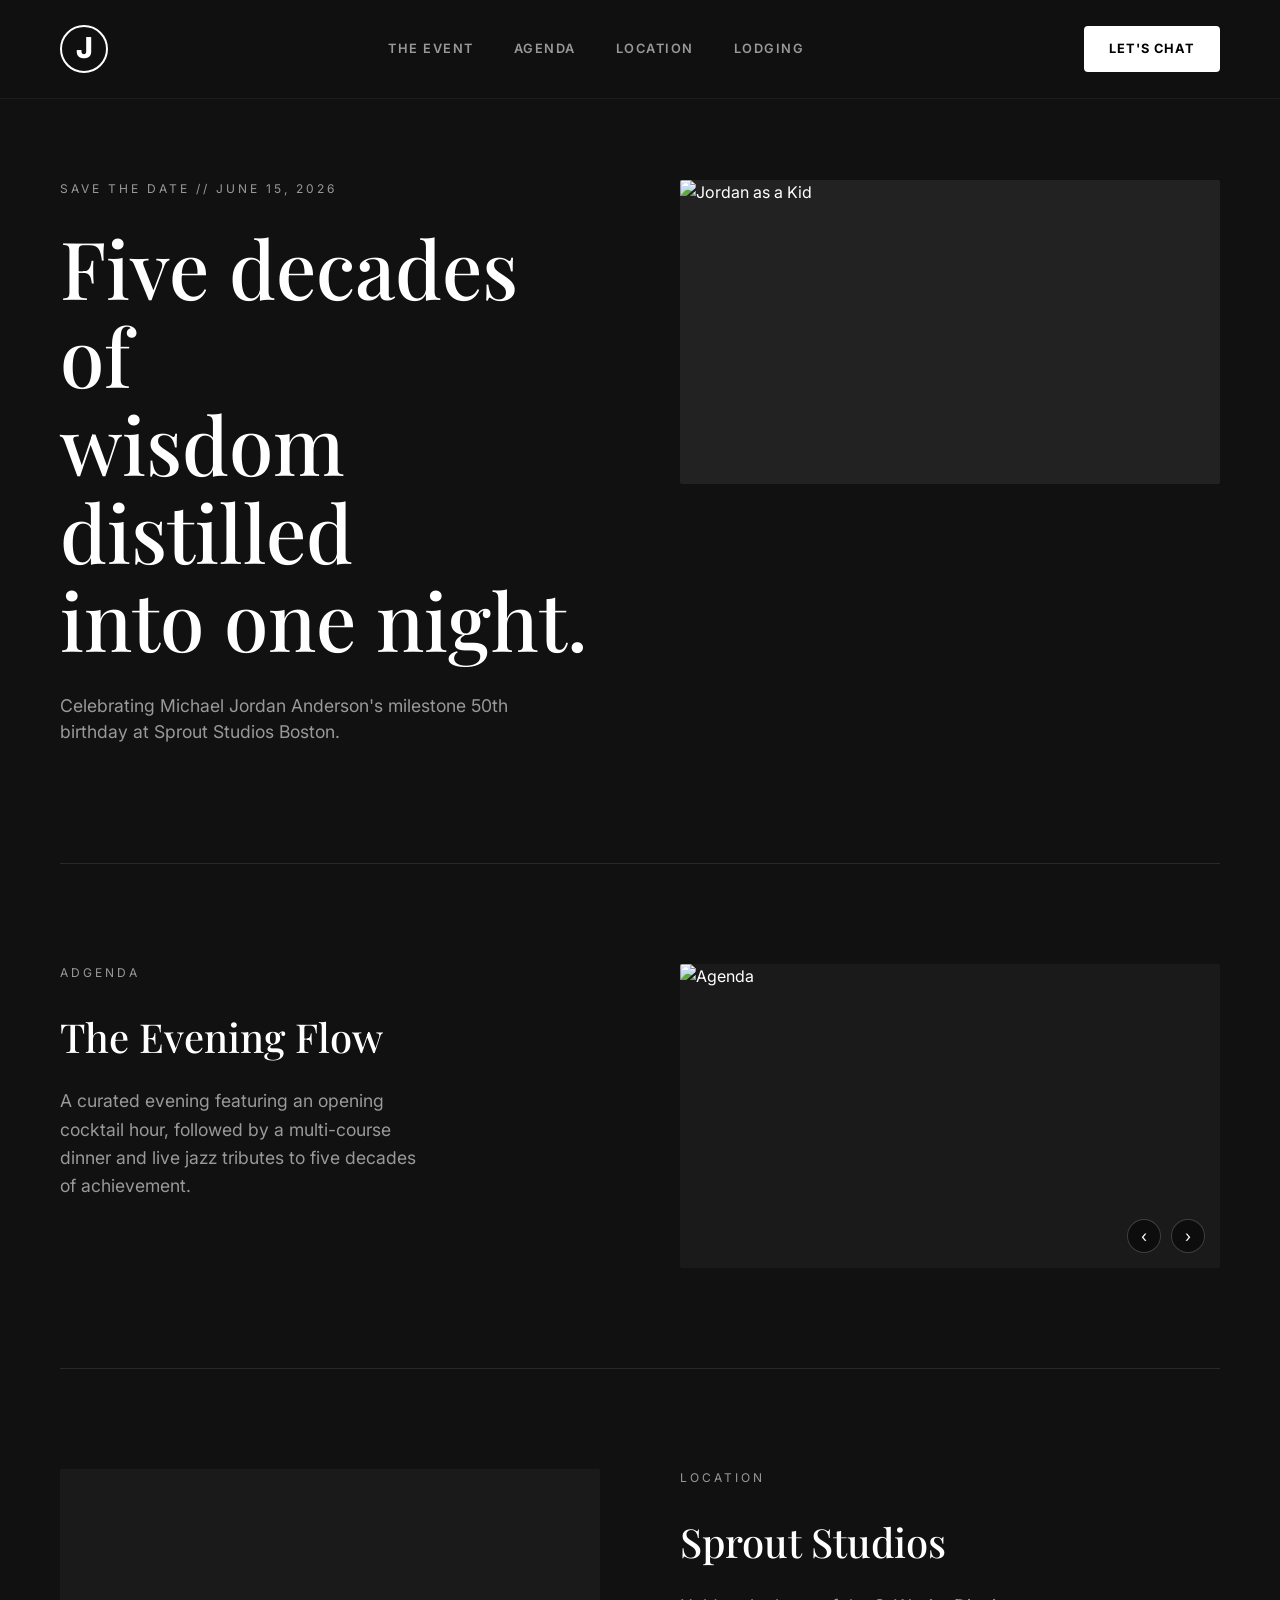
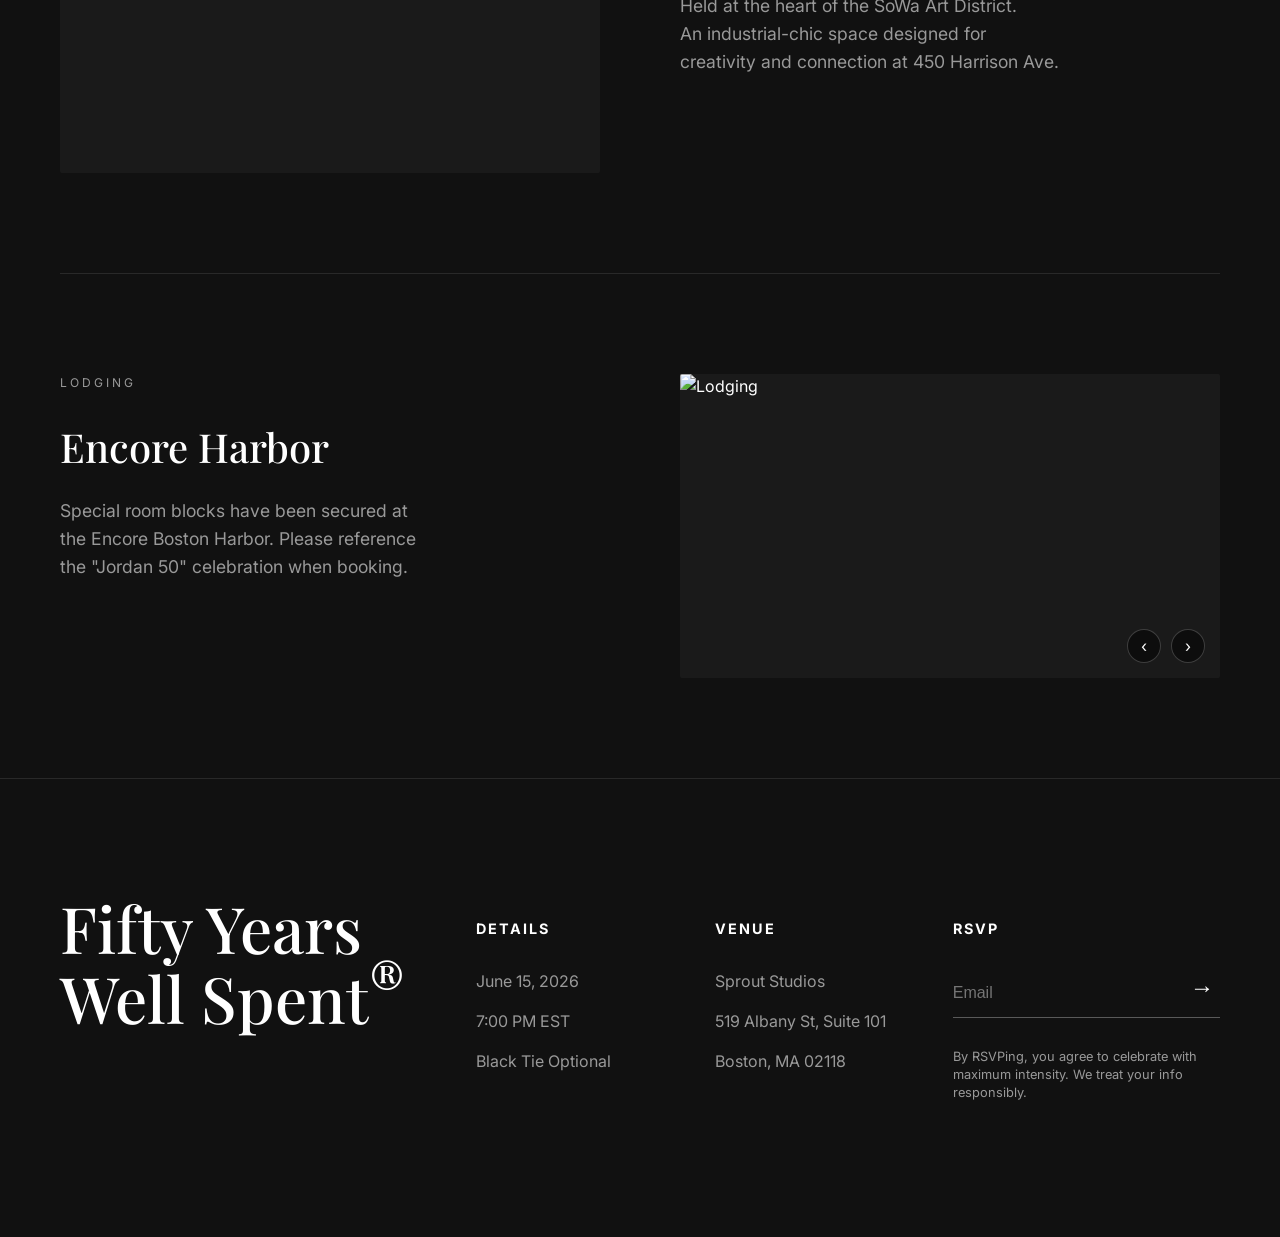
==== commit 74be4399: "Refinement: Moved carousel arrows below images, cleared box text overlays, shortened text lines, and" ====
--- a/index.html
+++ b/index.html
@@ -28,7 +28,7 @@
     <!-- Hero Section -->
     <header id="hero" class="hero">
       <div class="hero-text">
-        <span class="section-label">JORDAN 50th</span>
+        <span class="section-label">SAVE THE DATE // June 15, 2026</span>
         <h1>
           <span>Five decades of</span>
           <span>wisdom distilled</span>
@@ -36,9 +36,6 @@
         </h1>
         <p style="margin-top: 30px; font-size: 1.1rem; color: #999; max-width: 450px;">
           Celebrating Michael Jordan Anderson's milestone 50th birthday at Sprout Studios Boston.
-        </p>
-        <p style="margin-top: 20px; font-size: 0.8rem; letter-spacing: 2px; color: #fff; opacity: 0.6; text-transform: uppercase;">
-          SAVE THE DATE // June 15, 2026
         </p>
       </div>
       <div class="hero-image">
@@ -51,13 +48,10 @@
       <div class="row-text">
         <span class="section-label">ADGENDA</span>
         <h2>The Evening Flow</h2>
-        <p>A curated evening featuring an opening cocktail hour, followed by a multi-course dinner and live jazz tributes to five decades of achievement.</p>
+        <p>A curated evening featuring an opening<br>cocktail hour, followed by a multi-course<br>dinner and live jazz tributes to five decades<br>of achievement.</p>
       </div>
       <div class="row-image">
         <img src="https://images.unsplash.com/photo-1533174072545-7a4b6ad7a6c3?q=80&w=2070" alt="Agenda">
-        <div class="box-overlay">
-          <h3 class="serif">ADGENDA</h3>
-        </div>
         <div class="arrow-overlay">
           <div class="arrow">‹</div>
           <div class="arrow">›</div>
@@ -70,13 +64,10 @@
       <div class="row-text">
         <span class="section-label">LOCATION</span>
         <h2>Sprout Studios</h2>
-        <p>Held at the heart of the SoWa Art District. An industrial-chic space designed for creativity and connection at 450 Harrison Ave.</p>
+        <p>Held at the heart of the SoWa Art District.<br>An industrial-chic space designed for<br>creativity and connection at 450 Harrison Ave.</p>
       </div>
       <div class="row-image map-container">
         <iframe src="https://www.google.com/maps/embed?pb=!1m18!1m12!1m3!1d2948.775837651762!2d-71.0664879234125!3d42.34538803576779!2m3!1f0!2f0!3f0!3m2!1i1024!2i768!4f13.1!3m3!1m2!1s0x89e37a7267104b2b%3A0xe67756f0814421b5!2sSprout%20Studios!5e0!3m2!1sen!2sus!4v1708726500000!5m2!1sen!2sus" width="100%" height="100%" style="border:0;" allowfullscreen="" loading="lazy"></iframe>
-        <div class="box-overlay">
-          <h3 class="serif">MAP</h3>
-        </div>
       </div>
     </section>
 
@@ -85,13 +76,10 @@
       <div class="row-text">
         <span class="section-label">LODGING</span>
         <h2>Encore Harbor</h2>
-        <p>Special room blocks have been secured at the Encore Boston Harbor. Please reference the "Jordan 50" celebration when booking.</p>
+        <p>Special room blocks have been secured at<br>the Encore Boston Harbor. Please reference<br>the "Jordan 50" celebration when booking.</p>
       </div>
       <div class="row-image">
         <img src="https://images.unsplash.com/photo-1566073771259-6a8506099945?q=80&w=2070" alt="Lodging">
-        <div class="box-overlay">
-          <h3 class="serif">LOCATIONS</h3>
-        </div>
         <div class="arrow-overlay">
           <div class="arrow">‹</div>
           <div class="arrow">›</div>
@@ -137,10 +125,6 @@
     </div>
   </footer>
 
-  <div class="footer-bottom container">
-    <p style="font-size: 0.8rem; color: #555;">© 2026 Jordan Celebration</p>
-  </div>
-
   <script src="main.js"></script>
 </body>
 </html>
--- a/style.css
+++ b/style.css
@@ -107,7 +107,7 @@
   display: grid;
   grid-template-columns: 1fr 1fr;
   gap: 80px;
-  align-items: flex-start; /* Align text top with image top */
+  align-items: flex-start;
 }
 
 .hero-text h1 {
@@ -122,7 +122,7 @@
 
 .hero-image {
   width: 100%;
-  aspect-ratio: 16 / 9; /* Rectangular as requested */
+  aspect-ratio: 16 / 9;
   background: #222;
   overflow: hidden;
   border-radius: 2px;
@@ -139,18 +139,17 @@
   display: grid;
   grid-template-columns: 1fr 1fr;
   gap: 80px;
-  align-items: center;
+  align-items: flex-start;
   padding: 100px 0;
   border-top: 1px solid rgba(255, 255, 255, 0.1);
 }
 
 .section-row.reverse {
-  direction: rtl;
-}
-
-.section-row.reverse .row-text {
-  direction: ltr;
-}
+  grid-template-areas: "col-img col-text";
+}
+
+.section-row.reverse .row-image { grid-area: col-img; }
+.section-row.reverse .row-text { grid-area: col-text; }
 
 .section-label {
   font-size: 0.75rem;
@@ -177,48 +176,31 @@
   border: none;
 }
 
-.box-overlay {
+.arrow-overlay {
   position: absolute;
-  top: 0;
-  left: 0;
-  width: 100%;
-  height: 100%;
+  bottom: 0; /* Positioned at the bottom of the image */
+  right: 0;
+  width: 100px;
+  display: flex;
+  justify-content: flex-end;
+  padding: 15px;
+  pointer-events: none;
+}
+
+.arrow {
+  width: 32px;
+  height: 32px;
+  background: rgba(0,0,0,0.5);
+  color: #fff;
   display: flex;
   align-items: center;
   justify-content: center;
-  background: rgba(0,0,0,0.2);
-}
-
-.box-overlay h3 {
-  font-size: 3.5rem;
-  text-transform: uppercase;
-  letter-spacing: 2px;
-}
-
-.arrow-overlay {
-  position: absolute;
-  top: 50%;
-  width: 100%;
-  display: flex;
-  justify-content: space-between;
-  padding: 0 20px;
-  transform: translateY(-50%);
-  pointer-events: none;
-}
-
-.arrow {
-  width: 44px;
-  height: 44px;
-  background: rgba(0,0,0,0.5);
-  color: #fff;
-  display: flex;
-  align-items: center;
-  justify-content: center;
-  font-size: 1.2rem;
+  font-size: 1rem;
   border: 1px solid rgba(255,255,255,0.2);
   border-radius: 50%;
   pointer-events: auto;
   cursor: pointer;
+  margin-left: 10px;
   transition: all 0.3s;
 }
 
@@ -294,14 +276,13 @@
   cursor: pointer;
 }
 
-.footer-bottom {
-  padding: 40px 0;
-  border-top: 1px solid rgba(255, 255, 255, 0.05);
-}
-
 /* MOBILE */
 @media (max-width: 1100px) {
-  .hero, .section-row { grid-template-columns: 1fr; gap: 40px; }
+  .hero, .section-row { 
+    grid-template-columns: 1fr; 
+    gap: 40px; 
+    grid-template-areas: none !important; 
+  }
   .section-row.reverse { direction: ltr; }
   .footer-grid { grid-template-columns: 1fr 1fr; }
 }
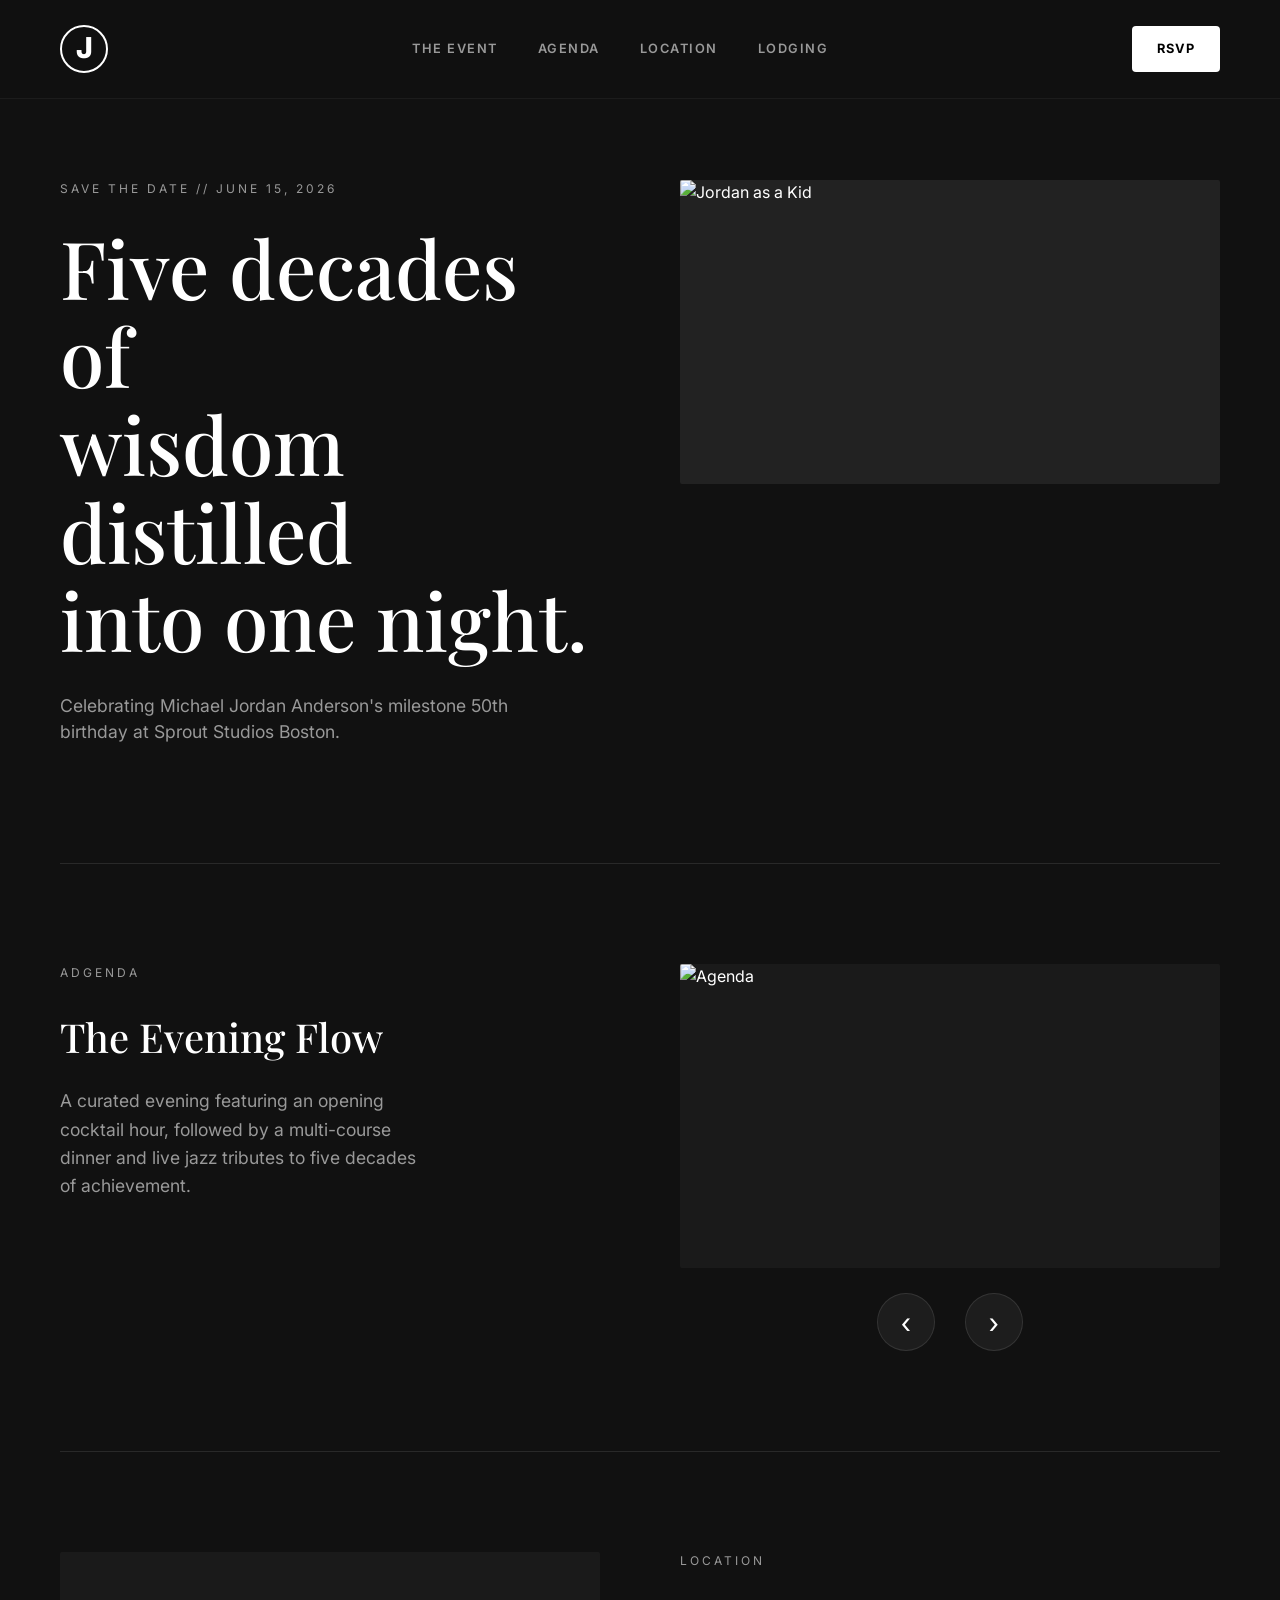
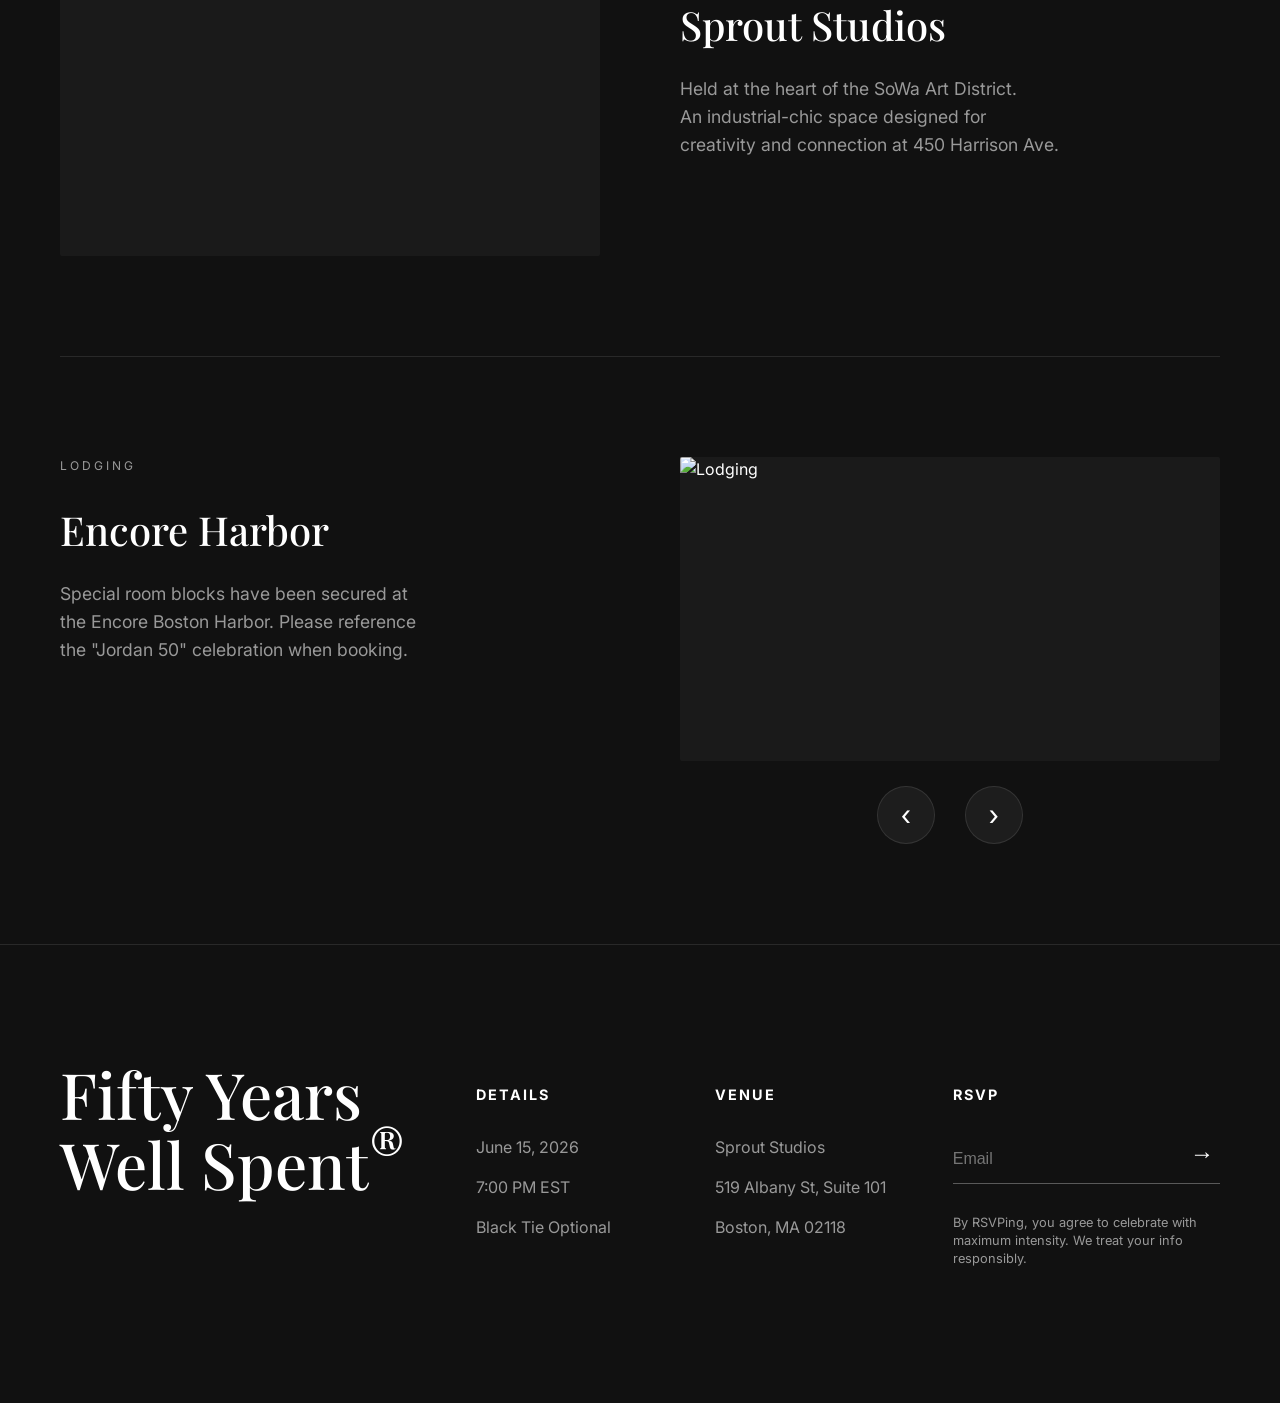
==== commit cd573d05: "UI Finalization: RSVP button, centered larger arrows below images, and layout spacing" ====
--- a/index.html
+++ b/index.html
@@ -19,7 +19,7 @@
         <a href="#location">Location</a>
         <a href="#lodging">Lodging</a>
       </div>
-      <a href="#rsvp" class="btn-cta">Let's Chat</a>
+      <a href="#rsvp" class="btn-cta">RSVP</a>
     </div>
   </nav>
 
@@ -50,9 +50,11 @@
         <h2>The Evening Flow</h2>
         <p>A curated evening featuring an opening<br>cocktail hour, followed by a multi-course<br>dinner and live jazz tributes to five decades<br>of achievement.</p>
       </div>
-      <div class="row-image">
-        <img src="https://images.unsplash.com/photo-1533174072545-7a4b6ad7a6c3?q=80&w=2070" alt="Agenda">
-        <div class="arrow-overlay">
+      <div class="media-column">
+        <div class="row-image">
+          <img src="https://images.unsplash.com/photo-1533174072545-7a4b6ad7a6c3?q=80&w=2070" alt="Agenda">
+        </div>
+        <div class="arrow-controls">
           <div class="arrow">‹</div>
           <div class="arrow">›</div>
         </div>
@@ -66,8 +68,10 @@
         <h2>Sprout Studios</h2>
         <p>Held at the heart of the SoWa Art District.<br>An industrial-chic space designed for<br>creativity and connection at 450 Harrison Ave.</p>
       </div>
-      <div class="row-image map-container">
-        <iframe src="https://www.google.com/maps/embed?pb=!1m18!1m12!1m3!1d2948.775837651762!2d-71.0664879234125!3d42.34538803576779!2m3!1f0!2f0!3f0!3m2!1i1024!2i768!4f13.1!3m3!1m2!1s0x89e37a7267104b2b%3A0xe67756f0814421b5!2sSprout%20Studios!5e0!3m2!1sen!2sus!4v1708726500000!5m2!1sen!2sus" width="100%" height="100%" style="border:0;" allowfullscreen="" loading="lazy"></iframe>
+      <div class="media-column map-container">
+        <div class="row-image">
+          <iframe src="https://www.google.com/maps/embed?pb=!1m18!1m12!1m3!1d2948.775837651762!2d-71.0664879234125!3d42.34538803576779!2m3!1f0!2f0!3f0!3m2!1i1024!2i768!4f13.1!3m3!1m2!1s0x89e37a7267104b2b%3A0xe67756f0814421b5!2sSprout%20Studios!5e0!3m2!1sen!2sus!4v1708726500000!5m2!1sen!2sus" width="100%" height="100%" style="border:0;" allowfullscreen="" loading="lazy"></iframe>
+        </div>
       </div>
     </section>
 
@@ -78,9 +82,11 @@
         <h2>Encore Harbor</h2>
         <p>Special room blocks have been secured at<br>the Encore Boston Harbor. Please reference<br>the "Jordan 50" celebration when booking.</p>
       </div>
-      <div class="row-image">
-        <img src="https://images.unsplash.com/photo-1566073771259-6a8506099945?q=80&w=2070" alt="Lodging">
-        <div class="arrow-overlay">
+      <div class="media-column">
+        <div class="row-image">
+          <img src="https://images.unsplash.com/photo-1566073771259-6a8506099945?q=80&w=2070" alt="Lodging">
+        </div>
+        <div class="arrow-controls">
           <div class="arrow">‹</div>
           <div class="arrow">›</div>
         </div>
--- a/style.css
+++ b/style.css
@@ -145,10 +145,10 @@
 }
 
 .section-row.reverse {
-  grid-template-areas: "col-img col-text";
-}
-
-.section-row.reverse .row-image { grid-area: col-img; }
+  grid-template-areas: "col-media col-text";
+}
+
+.section-row.reverse .media-column { grid-area: col-media; }
 .section-row.reverse .row-text { grid-area: col-text; }
 
 .section-label {
@@ -158,6 +158,11 @@
   color: var(--text-dim);
   margin-bottom: 25px;
   display: block;
+}
+
+.media-column {
+  display: flex;
+  flex-direction: column;
 }
 
 .row-image {
@@ -176,37 +181,32 @@
   border: none;
 }
 
-.arrow-overlay {
-  position: absolute;
-  bottom: 0; /* Positioned at the bottom of the image */
-  right: 0;
-  width: 100px;
-  display: flex;
-  justify-content: flex-end;
-  padding: 15px;
-  pointer-events: none;
+.arrow-controls {
+  display: flex;
+  justify-content: center;
+  gap: 30px; /* Nice spacing apart */
+  padding-top: 25px; /* Spacing below the image */
 }
 
 .arrow {
-  width: 32px;
-  height: 32px;
-  background: rgba(0,0,0,0.5);
+  width: 56px; /* Bigger buttons */
+  height: 56px;
+  background: rgba(255, 255, 255, 0.05);
   color: #fff;
   display: flex;
   align-items: center;
   justify-content: center;
-  font-size: 1rem;
-  border: 1px solid rgba(255,255,255,0.2);
+  font-size: 1.8rem; /* Bigger icons */
+  border: 1px solid rgba(255, 255, 255, 0.1);
   border-radius: 50%;
-  pointer-events: auto;
   cursor: pointer;
-  margin-left: 10px;
   transition: all 0.3s;
 }
 
 .arrow:hover {
   border-color: var(--accent-red);
   color: var(--accent-red);
+  background: rgba(255, 255, 255, 0.1);
 }
 
 .row-text h2 {
